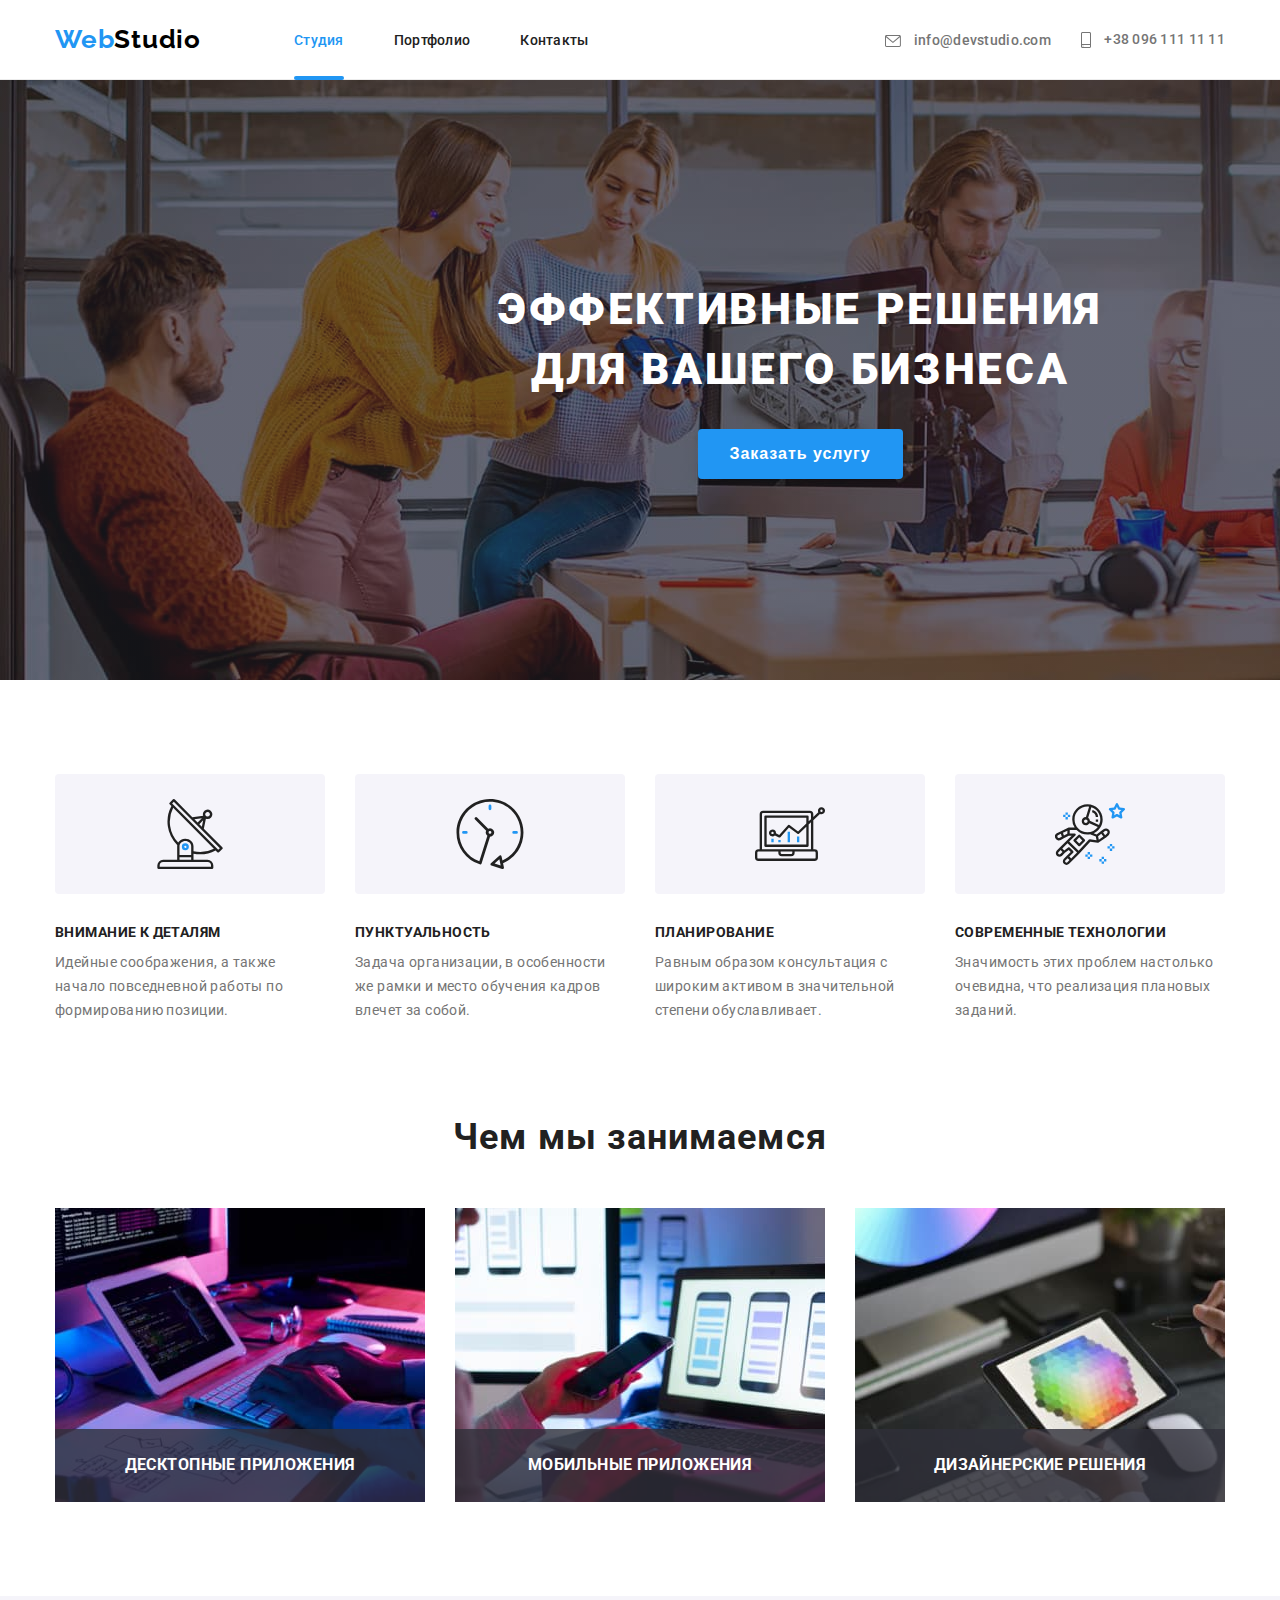
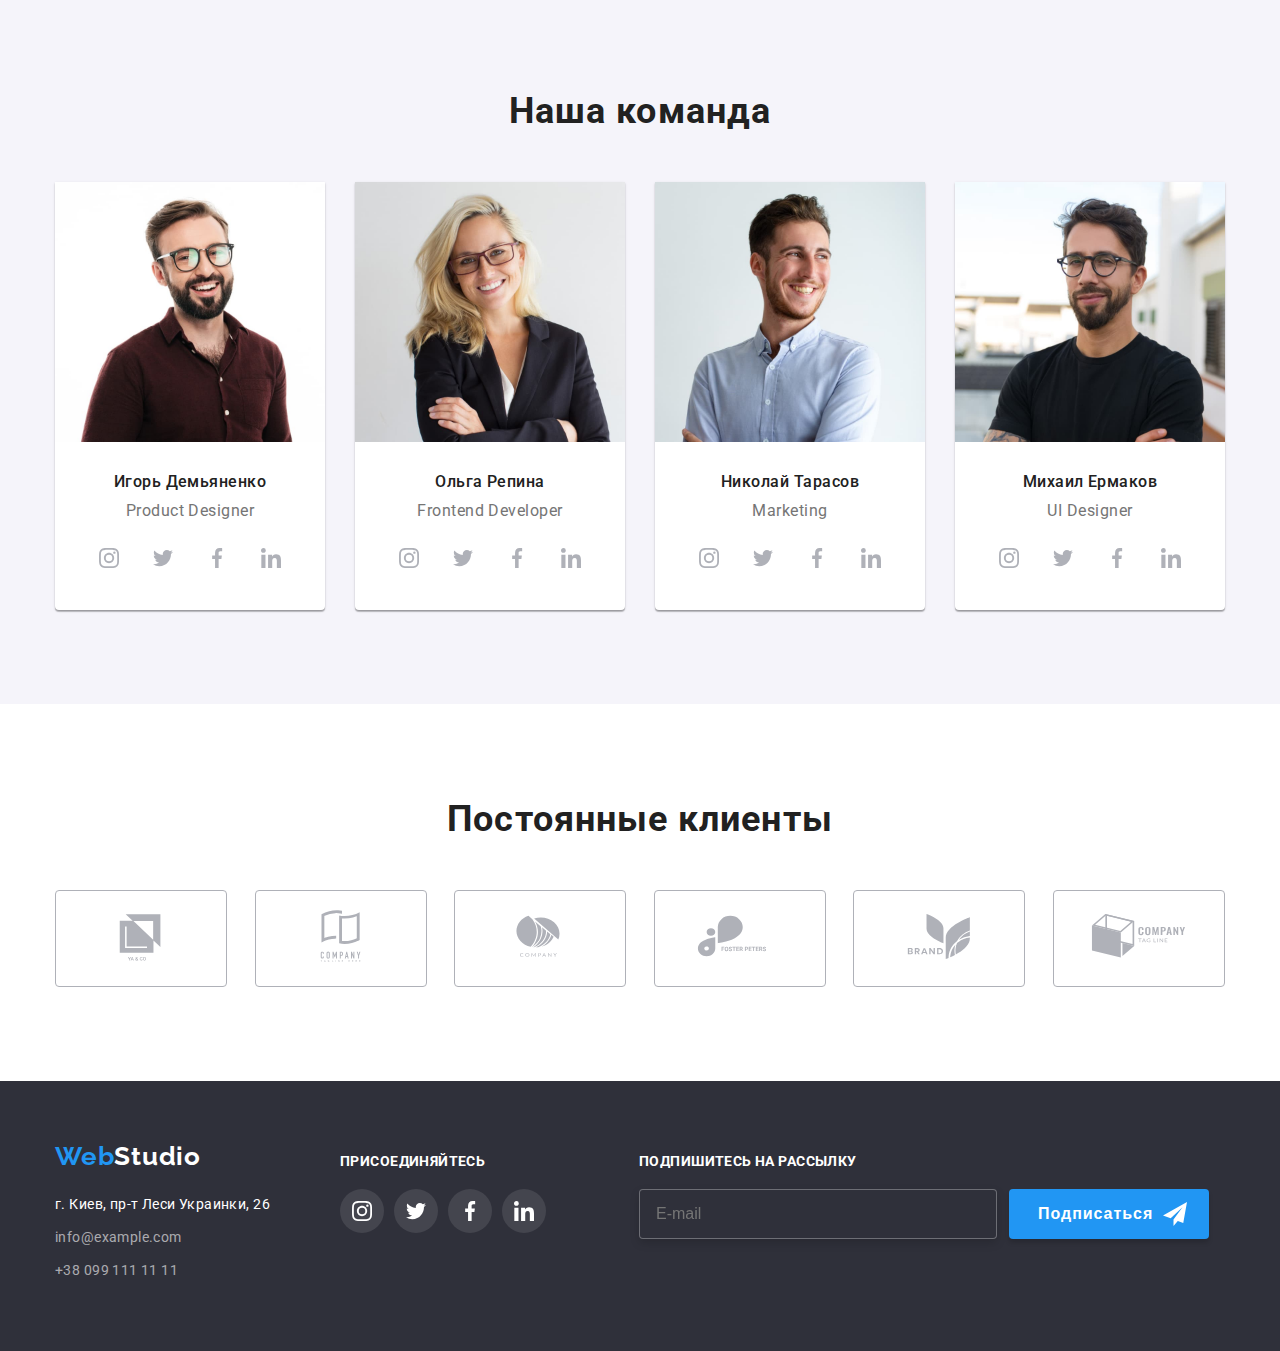
==== index.html @ c829dadd "Initial commit" ====
<!DOCTYPE html>
<html lang="en">
  <head>
    <meta charset="UTF-8" />
    <meta http-equiv="X-UA-Compatible" content="IE=edge" />
    <meta name="viewport" content="width=device-width, initial-scale=1.0" />
    <title>WebStudio</title>
    <link rel="stylesheet" href="node_modules/modern-normalize/modern-normalize.css" />
    <link rel="stylesheet" href="./css/null.css" />
    <link rel="stylesheet" href="./css/styles.css" />
  </head>
  <body>
    <div class="wrapper">
      <header class="page-header">
        <div class="container">
          <nav class="main-nav">
            <a class="logo" href="./index.html"><span class="logo-blue">Web</span>Studio</a>
            <ul class="site-nav">
              <li class="site-nav-line">
                <a href="./index.html" class="nav-link active">Студия</a>
              </li>
              <li class="site-nav-line">
                <a href="./portfolio.html" class="nav-link">Портфолио</a>
              </li>
              <li class="site-nav-line">
                <a href="#" class="nav-link">Контакты</a>
              </li>
            </ul>

            <ul class="contacts">
              <li class="contacts-line">
                <a href="mailto:info@devstudio.com" class="contacts-link">
                  <svg width="16" height="12" class="contacts-icon">
                    <use href="./images/icons.svg#icon-envelope"></use>
                  </svg>
                  info@devstudio.com</a
                >
              </li>
              <li class="contacts-line">
                <a href="tel:+380961111111" class="contacts-link">
                  <svg width="10" height="16" class="contacts-icon">
                    <use href="./images/icons.svg#icon-smartphone"></use>
                  </svg>
                  +38 096 111 11 11</a
                >
              </li>
            </ul>
          </nav>
        </div>
      </header>
      <main>
        <section class="hero">
          <div class="container">
            <h1 class="hero-title">Эффективные решения для вашего бизнеса</h1>
            <button data-modal-open class="hero-button" type="button">Заказать услугу</button>
          </div>
        </section>
        <section class="features section">
          <div class="container">
            <h2 class="visually-hidden">Наши особенности</h2>
            <ul class="features-descr">
              <li class="features-descr-line">
                <div class="feature-icon">
                  <svg width="70" height="70">
                    <use href="./images/icons.svg#icon-antenna-1"></use>
                  </svg>
                </div>
                <div class="feature-card">
                  <h3 class="features-title">Внимание к деталям</h3>
                  <p class="features-title-text">
                    Идейные соображения, а также начало повседневной работы по формированию позиции.
                  </p>
                </div>
              </li>
              <li class="features-descr-line">
                <div class="feature-icon">
                  <svg width="70" height="70">
                    <use href="./images/icons.svg#icon-clock-1"></use>
                  </svg>
                </div>
                <div class="feature-card">
                  <h3 class="features-title">Пунктуальность</h3>
                  <p class="features-title-text">
                    Задача организации, в особенности же рамки и место обучения кадров влечет за
                    собой.
                  </p>
                </div>
              </li>
              <li class="features-descr-line">
                <div class="feature-icon">
                  <svg width="70" height="70">
                    <use href="./images/icons.svg#icon-diagram-1"></use>
                  </svg>
                </div>
                <div class="feature-card">
                  <h3 class="features-title">Планирование</h3>
                  <p class="features-title-text">
                    Равным образом консультация с широким активом в значительной степени
                    обуславливает.
                  </p>
                </div>
              </li>
              <li class="features-descr-line">
                <div class="feature-icon">
                  <svg width="70" height="70">
                    <use href="./images/icons.svg#icon-astronaut-1"></use>
                  </svg>
                </div>
                <div class="feature-card">
                  <h3 class="features-title">Современные технологии</h3>
                  <p class="features-title-text">
                    Значимость этих проблем настолько очевидна, что реализация плановых заданий.
                  </p>
                </div>
              </li>
            </ul>
          </div>
        </section>
        <section class="speciality section">
          <div class="container">
            <h2 class="speciality-title">Чем мы занимаемся</h2>
            <ul class="speciality-list">
              <li class="speciality-list-item">
                <div class="speciality-thumb">
                  <img src="./images/coding.jpg" alt="coding" width="370" />
                  <h3 class="speciality-text">Десктопные приложения</h3>
                </div>
              </li>
              <li class="speciality-list-item">
                <div class="speciality-thumb">
                  <img src="./images/interface.jpg" alt="interface" width="370" />
                  <h3 class="speciality-text">Мобильные приложения</h3>
                </div>
              </li>
              <li class="speciality-list-item">
                <div class="speciality-thumb">
                  <img src="./images/colors.jpg" alt="colors" width="370" />
                  <h3 class="speciality-text">Дизайнерские решения</h3>
                </div>
              </li>
            </ul>
          </div>
        </section>

        <section class="team section">
          <div class="container">
            <h2 class="team-title">Наша команда</h2>

            <ul class="team-list">
              <li class="team-list-item">
                <img src="./images/ihor.jpg" alt="ihor" width="270" class="team-list-item-img" />
                <div class="team-card">
                  <h3 class="team-list-item-title">Игорь Демьяненко</h3>
                  <p class="team-list-item-desc">Product Designer</p>
                  <ul class="social-links-list">
                    <li class="social-link-item">
                      <a href="#" class="social-link" target="_blank">
                        <svg width="20" height="20" class="social-icon">
                          <use href="./images/icons.svg#icon-instagram-2"></use>
                        </svg>
                      </a>
                    </li>
                    <li class="social-link-item">
                      <a href="#" class="social-link">
                        <svg width="20" height="20" class="social-icon">
                          <use href="./images/icons.svg#icon-twitter-1"></use>
                        </svg>
                      </a>
                    </li>
                    <li class="social-link-item">
                      <a href="#" class="social-link">
                        <svg width="20" height="20" class="social-icon">
                          <use href="./images/icons.svg#icon-facebook-1"></use>
                        </svg>
                      </a>
                    </li>
                    <li class="social-link-item">
                      <a href="#" class="social-link">
                        <svg width="20" height="20" class="social-icon">
                          <use href="./images/icons.svg#icon-linkedin-1"></use>
                        </svg>
                      </a>
                    </li>
                  </ul>
                </div>
              </li>
              <li class="team-list-item">
                <img class="team-list-item-img" src="./images/olha.jpg" alt="olha" width="270" />
                <div class="team-card">
                  <h3 class="team-list-item-title">Ольга Репина</h3>
                  <p class="team-list-item-desc">Frontend Developer</p>
                  <ul class="social-links-list">
                    <li class="social-link-item">
                      <a href="#" class="social-link">
                        <svg width="20" height="20" class="social-icon">
                          <use href="./images/icons.svg#icon-instagram-2"></use>
                        </svg>
                      </a>
                    </li>
                    <li class="social-link-item">
                      <a href="#" class="social-link">
                        <svg width="20" height="20" class="social-icon">
                          <use href="./images/icons.svg#icon-twitter-1"></use>
                        </svg>
                      </a>
                    </li>
                    <li class="social-link-item">
                      <a href="#" class="social-link">
                        <svg width="20" height="20" class="social-icon">
                          <use href="./images/icons.svg#icon-facebook-1"></use>
                        </svg>
                      </a>
                    </li>
                    <li class="social-link-item">
                      <a href="#" class="social-link">
                        <svg width="20" height="20" class="social-icon">
                          <use href="./images/icons.svg#icon-linkedin-1"></use>
                        </svg>
                      </a>
                    </li>
                  </ul>
                </div>
              </li>
              <li class="team-list-item">
                <img class="team-list-item-img" src="./images/nick.jpg" alt="nick" width="270" />
                <div class="team-card">
                  <h3 class="team-list-item-title">Николай Тарасов</h3>
                  <p class="team-list-item-desc">Marketing</p>

                  <ul class="social-links-list">
                    <li class="social-link-item">
                      <a href="#" class="social-link">
                        <svg width="20" height="20" class="social-icon">
                          <use href="./images/icons.svg#icon-instagram-2"></use>
                        </svg>
                      </a>
                    </li>
                    <li class="social-link-item">
                      <a href="#" class="social-link">
                        <svg width="20" height="20" class="social-icon">
                          <use href="./images/icons.svg#icon-twitter-1"></use>
                        </svg>
                      </a>
                    </li>
                    <li class="social-link-item">
                      <a href="#" class="social-link">
                        <svg width="20" height="20" class="social-icon">
                          <use href="./images/icons.svg#icon-facebook-1"></use>
                        </svg>
                      </a>
                    </li>
                    <li class="social-link-item">
                      <a href="#" class="social-link">
                        <svg width="20" height="20" class="social-icon">
                          <use href="./images/icons.svg#icon-linkedin-1"></use>
                        </svg>
                      </a>
                    </li>
                  </ul>
                </div>
              </li>
              <li class="team-list-item">
                <img class="team-list-item-img" src="./images/miha.jpg" alt="miha" width="270" />
                <div class="team-card">
                  <h3 class="team-list-item-title">Михаил Ермаков</h3>
                  <p class="team-list-item-desc">UI Designer</p>

                  <ul class="social-links-list">
                    <li class="social-link-item">
                      <a href="#" class="social-link">
                        <svg width="20" height="20" class="social-icon">
                          <use href="./images/icons.svg#icon-instagram-2"></use>
                        </svg>
                      </a>
                    </li>
                    <li class="social-link-item">
                      <a href="#" class="social-link">
                        <svg width="20" height="20" class="social-icon">
                          <use href="./images/icons.svg#icon-twitter-1"></use>
                        </svg>
                      </a>
                    </li>
                    <li class="social-link-item">
                      <a href="#" class="social-link">
                        <svg width="20" height="20" class="social-icon">
                          <use href="./images/icons.svg#icon-facebook-1"></use>
                        </svg>
                      </a>
                    </li>
                    <li class="social-link-item">
                      <a href="#" class="social-link">
                        <svg width="20" height="20" class="social-icon">
                          <use href="./images/icons.svg#icon-linkedin-1"></use>
                        </svg>
                      </a>
                    </li>
                  </ul>
                </div>
              </li>
            </ul>
          </div>
        </section>

        <section class="section regular-customers">
          <div class="container">
            <h2 class="regular-customers-title">Постоянные клиенты</h2>
            <ul class="regular-customers-list">
              <li class="regular-customers-list-item">
                <a href="#" class="regular-customers-list-link">
                  <svg width="106" height="60" class="regular-customers-list-icon">
                    <use href="./images/icons.svg#icon-Logo1"></use>
                  </svg>
                </a>
              </li>
              <li class="regular-customers-list-item">
                <a href="#" class="regular-customers-list-link">
                  <svg width="106" height="60" class="regular-customers-list-icon">
                    <use href="./images/icons.svg#icon-Logo2"></use>
                  </svg>
                </a>
              </li>
              <li class="regular-customers-list-item">
                <a href="#" class="regular-customers-list-link">
                  <svg width="106" height="60" class="regular-customers-list-icon">
                    <use href="./images/icons.svg#icon-Logo3"></use>
                  </svg>
                </a>
              </li>
              <li class="regular-customers-list-item">
                <a href="#" class="regular-customers-list-link">
                  <svg width="106" height="60" class="regular-customers-list-icon">
                    <use href="./images/icons.svg#icon-Logo4"></use>
                  </svg>
                </a>
              </li>
              <li class="regular-customers-list-item">
                <a href="#" class="regular-customers-list-link">
                  <svg width="106" height="60" class="regular-customers-list-icon">
                    <use href="./images/icons.svg#icon-Logo5"></use>
                  </svg>
                </a>
              </li>
              <li class="regular-customers-list-item">
                <a href="#" class="regular-customers-list-link">
                  <svg width="106" height="60" class="regular-customers-list-icon">
                    <use href="./images/icons.svg#icon-Logo6"></use>
                  </svg>
                </a>
              </li>
            </ul>
          </div>
        </section>
      </main>

      <footer class="footer">
        <div class="container">
          <div class="bottom-part">
            <div class="address-part">
              <a class="footer-logo" href="./index.html"
                ><span class="logo-blue">Web</span>Studio</a
              >
              <address class="address">
                <ul class="address-list">
                  <li class="address-list-item">
                    <a
                      class="address-list-item-map"
                      href="https://goo.gl/maps/neRJqiE3Unt3BaTm8"
                      target="_blank"
                      rel="noopener nofollow noreferrer"
                      >г. Киев, пр-т Леси Украинки, 26</a
                    >
                  </li>
                  <li class="address-list-item">
                    <a class="address-list-item-link" href="mailto:info@example.com"
                      >info@example.com</a
                    >
                  </li>
                  <li class="address-list-item">
                    <a class="address-list-item-link" href="tel:+380991111111">+38 099 111 11 11</a>
                  </li>
                </ul>
              </address>
            </div>
            <div class="social-part">
              <h2 class="join-title">Присоединяйтесь</h2>
              <ul class="social-links-footer-list">
                <li class="social-link-footer-item">
                  <a href="#" class="social-footer-link">
                    <svg width="20" height="20" class="social-footer-icon">
                      <use href="./images/icons.svg#icon-instagram-2"></use>
                    </svg>
                  </a>
                </li>
                <li class="social-link-footer-item">
                  <a href="#" class="social-footer-link">
                    <svg width="20" height="20" class="social-footer-icon">
                      <use href="./images/icons.svg#icon-twitter-1"></use>
                    </svg>
                  </a>
                </li>
                <li class="social-link-footer-item">
                  <a href="#" class="social-footer-link">
                    <svg width="20" height="20" class="social-footer-icon">
                      <use href="./images/icons.svg#icon-facebook-1"></use>
                    </svg>
                  </a>
                </li>
                <li class="social-link-footer-item">
                  <a href="#" class="social-footer-link">
                    <svg width="20" height="20" class="social-footer-icon">
                      <use href="./images/icons.svg#icon-linkedin-1"></use>
                    </svg>
                  </a>
                </li>
              </ul>
            </div>
            <div class="footer-form">
              <h2 class="footer-form-title">Подпишитесь на рассылку</h2>
              <form class="subscribe-form">
                <input class="footer-mail-input" type="email" placeholder="E-mail" name="email" />
                <button type="submit" class="footer-subscribe-btn">
                  <span class="footer-button-title">Подписаться</span>
                  <svg width="24" height="24" class="send-btn-icon">
                    <use href="./images/icons.svg#icon-icon-send"></use>
                  </svg>
                </button>
              </form>
            </div>
          </div>
        </div>
      </footer>
      <div class="backdrop is-hidden" data-modal>
        <div class="modal">
          <button data-modal-close class="close-btn">
            <svg width="18" height="18" class="close-btn-icon">
              <use href="./images/icons.svg#icon-close-black-18dp-2-1"></use>
            </svg>
          </button>
          <h2 class="modal-title">Оставьте свои данные, мы вам перезвоним</h2>
          <form class="modal-form">
            <div class="fieldset">
              <label class="modal-form-label">
                <span class="modal-form-label-title">Имя</span>
                <span class="field-container">
                  <input type="text" name="name" class="form-input" />
                  <svg width="18" height="18" class="form-field-icon">
                    <use href="./images/icons.svg#icon-person-black-18dp-1"></use>
                  </svg>
                </span>
              </label>

              <label class="modal-form-label">
                <span class="modal-form-label-title">Телефон</span>
                <span class="field-container">
                  <input type="tel" name="tel" class="form-input" />
                  <svg width="18" height="18" class="form-field-icon">
                    <use href="./images/icons.svg#icon-phone-black-18dp-1"></use>
                  </svg>
                </span>
              </label>
              <label class="modal-form-label">
                <span class="modal-form-label-title">Почта</span>
                <span class="field-container">
                  <input type="email" name="email" class="form-input" />
                  <svg width="18" height="18" class="form-field-icon">
                    <use href="./images/icons.svg#icon-email-black-18dp-1"></use>
                  </svg>
                </span>
              </label>
              <label class="modal-form-label">
                <span class="modal-form-label-title">Комментарий</span>
                <textarea name="comment" placeholder="Введите текст"></textarea>
              </label>
            </div>
            <label class="checkbox-label">
              <input type="checkbox" class="checkbox-item" name="notifications" />
              <span class="checkbox-icon">
                <svg width="11" height="8" class="checkbox-tick">
                  <use href="./images/icons.svg#icon-Vector"></use>
                </svg>
              </span>
              Соглашаюсь с рассылкой и принимаю
              <a href="" class="checkbox-link">Условия договора</a>
            </label>
            <button class="modal-form-button" type="submit">Отправить</button>
          </form>
        </div>
      </div>
    </div>
    <script src="./js/modal.js"></script>
  </body>
</html>
---- css/null.css ----
html {
  box-sizing: border-box;
}

*,
*::after,
*::before {
  box-sizing: inherit;
  margin: 0;
  padding: 0;
  border: 0;
}

/* Класс для обнуления базовых свойств у списков (ul) */
ul {
  list-style: none;
  padding-left: 0;
  margin: 0;
}

/* Класс для обнуления базовых свойств у ссылок */
a {
  text-decoration: none;
  color: inherit;
}

/* Свойства для корректного отображения картинок */
img {
  display: block;
  max-width: 100%;
  height: auto;
}

/* Свойства для обнуления курсива у address */
address {
  font-style: normal;
}
---- css/styles.css ----
@import url('https://fonts.googleapis.com/css2?family=Raleway:wght@700&family=Roboto:wght@400;500;700;900&display=swap');

.wrapper {
  min-height: 100%;
  overflow: hidden;
}

/* Created styles */
:root {
  --primary-text-color: #757575;
  --title-text-color: #212121;
  --accent: #2196f3;
  --section-color: #2f303a;
  --white: #ffffff;
  --black: #000000;
  --team-bckg: #f5f4fa;
  --footer-contacts: rgba(255, 255, 255, 0.6);
  --border-header: #ececec;
  --banner-gradient: rgba(47, 48, 58, 0.4);
  --social: #afb1b8;
}

/* header */
body {
  font-family: 'Roboto', sans-serif;
  color: var(--primary-text-color);
  letter-spacing: 0.03em;
  background-color: var(--white);
  font-size: 14px;
}
.container {
  max-width: 1200px;
  width: 100%;
  margin: 0 auto;
  padding-left: 15px;
  padding-right: 15px;
}
.page-header {
  height: 80px;
  padding: 24px 0 25px 0;
  border-bottom: 1px solid var(--border-header);
}
.main-nav {
  display: flex;
  align-items: center;
}
.logo {
  font-family: 'Raleway';
  font-weight: 700;
  font-size: 26px;
  line-height: calc(31 / 26);
  letter-spacing: 0.03em;
  color: var(--black);
  margin-right: 93px;
}
.logo-blue {
  color: var(--accent);
}
.site-nav {
  display: flex;
}
.contacts {
  display: flex;
  margin-left: auto;
}

.nav-link,
.contacts-link {
  font-weight: 500;
  font-size: 14px;
  line-height: calc(16 / 14);
  letter-spacing: 0.02em;
}
.site-nav-line:not(:last-child) {
  margin-right: 50px;
}
.contacts-line:not(:last-child) {
  margin-right: 30px;
}

.nav-link {
  color: var(--title-text-color);
  padding: 24px 0 32px 0;

  transition: color 250ms cubic-bezier(0.4, 0, 0.2, 1);
}
.contacts-link {
  color: var(--primary-text-color);
  vertical-align: middle;
  display: inline-block;
  transition: color 250ms cubic-bezier(0.4, 0, 0.2, 1);
}
.contacts-icon {
  vertical-align: middle;
  margin-right: 10px;
  display: inline-block;
  fill: currentColor;
  transition: fill 250ms cubic-bezier(0.4, 0, 0.2, 1);
}
.nav-link:hover,
.nav-link:focus,
.contacts-link:hover,
.contacts-link:focus,
.address-list-item-link:hover,
.address-list-item-link:focus {
  color: var(--accent);
}
.nav-link.active {
  position: relative;
}
.nav-link.active::after {
  content: '';
  position: absolute;
  left: 0;
  bottom: 0;

  display: block;
  width: 100%;
  height: 4px;
  background-color: var(--accent);
  border-radius: 2px;
}
.contacts-link:hover .contacts-icon,
.contacts-link:focus .contacts-icon {
  fill: var(--accent);
}
.active {
  color: var(--accent);
}

.section {
  padding-top: 94px;
  padding-bottom: 94px;
}

/* Hero */
.hero {
  background-color: var(--section-color);
  padding: 199px 0 201px 0;
  margin: 0 auto;
  text-align: center;
  max-width: 1600рх;
  width: 1600px;
  height: 600px;
  background-image: linear-gradient(to right, var(--banner-gradient), var(--banner-gradient)),
    url(../images/banner.jpg);
  background-size: contain;
  background-repeat: no-repeat;
  background-position: center;
}
.hero-title {
  color: var(--white);

  font-weight: 900;
  font-size: 44px;
  line-height: calc(60 / 44);
  width: 696px;
  margin: 0 auto;
  text-align: center;
  letter-spacing: 0.06em;
  text-transform: uppercase;
}
.hero-button {
  position: relative;

  text-align: center;
  letter-spacing: 0.06em;
  color: var(--white);
  font-weight: 700;
  font-size: 16px;
  line-height: calc(30 / 16);
  box-shadow: 0px 4px 4px rgba(0, 0, 0, 0.15);
  border-radius: 4px;
  background-color: var(--accent);
  padding: 10px 32px;
  margin-top: 30px;
  cursor: pointer;
}
.hero-button::after {
  content: '';
  position: absolute;
  left: 32px;
  bottom: 10px;

  display: block;
  width: 70%;
  height: 2px;
  border-radius: 50%;
  transform: scaleX(0);
  background-color: var(--white);
  transition: transform 250ms cubic-bezier(0.4, 0, 0.2, 1);
}
.hero-button:hover::after,
.hero-button:focus::after {
  transform: scaleX(1);
}
/* features */
.features-descr {
  display: flex;
  justify-content: space-between;
}
.features-descr-line {
  width: 270px;
}

.features-title {
  font-weight: 700;
  font-size: 14px;
  line-height: calc(16 / 14);
  text-transform: uppercase;
  color: var(--title-text-color);
  margin-bottom: 10px;
}
.features-title-text {
  font-size: 14px;
  line-height: calc(24 / 14);
  letter-spacing: 0.03em;
}
.feature-icon {
  display: flex;
  justify-content: center;
  align-items: center;
  width: 270px;
  height: 120px;
  background: var(--team-bckg);
  border-radius: 4px;
  margin-bottom: 30px;
}

/* speciality */
.speciality-title {
  font-weight: 700;
  font-size: 36px;
  line-height: calc(42 / 36);
  text-align: center;
  letter-spacing: 0.03em;
  color: var(--title-text-color);
  margin-bottom: 50px;
}
.speciality-list {
  display: flex;
  justify-content: space-between;
}
.speciality-thumb {
  position: relative;
}
.speciality-text {
  position: absolute;
  bottom: 0;
  width: 100%;
  display: inline-block;

  padding: 27px 0px;
  text-align: center;
  text-transform: uppercase;
  background-color: rgba(47, 48, 58, 0.8);
  color: var(--white);
  font-weight: 700;
  line-height: calc(16 / 14);
}

.speciality {
  padding-top: 0;
}
/* team */
.team-title {
  font-weight: 700;
  font-size: 36px;
  line-height: calc(42 / 36);
  text-align: center;
  letter-spacing: 0.03em;
  color: var(--title-text-color);
  margin-bottom: 50px;
}
.team {
  background-color: var(--team-bckg);
}
.team-list {
  display: flex;
  justify-content: space-between;
}
.team-list-item {
  box-shadow: 0px 1px 3px rgba(0, 0, 0, 0.12), 0px 1px 1px rgba(0, 0, 0, 0.14),
    0px 2px 1px rgba(0, 0, 0, 0.2);
  border-radius: 0px 0px 4px 4px;
  background-color: var(--white);
  text-align: center;
}
.team-card {
  padding-top: 30px;
  padding-bottom: 30px;
}
.team-list-item-title {
  font-weight: 500;
  font-size: 16px;
  line-height: calc(19 / 16);
  letter-spacing: 0.03em;
  color: var(--title-text-color);
  margin: 0 0 10px 0;
}
.team-list-item-desc {
  font-size: 16px;
  line-height: calc(19 / 16);
  letter-spacing: 0.03em;
  margin-bottom: 16px;
}
.social-links-list {
  display: flex;
  flex-direction: row;
  justify-content: center;
}
.social-link {
  width: 44px;
  height: 44px;
  display: block;
  display: flex;
  justify-content: center;
  align-items: center;
  outline: transparent;
  border-radius: 50%;
  background-color: var(--white);
  transition: background-color 250ms cubic-bezier(0.4, 0, 0.2, 1);
}
.social-link-item:not(:last-child) {
  margin-right: 10px;
}
.social-link:hover,
.social-link:focus {
  background-color: var(--accent);
}
.social-icon {
  fill: var(--social);
  transition: fill 250ms cubic-bezier(0.4, 0, 0.2, 1);
}
.social-link:hover .social-icon,
.social-link:focus .social-icon {
  fill: var(--white);
}
/* regular-customers */
.regular-customers {
  background-color: var(--white);
}
.regular-customers-title {
  font-weight: 700;
  font-size: 36px;
  line-height: calc(42 / 36);
  text-align: center;
  letter-spacing: 0.03em;
  color: var(--title-text-color);
  margin-bottom: 50px;
}
.regular-customers-list {
  display: flex;
  flex-direction: row;
  justify-content: space-between;
}
.regular-customers-list-link {
  display: inline-block;
  padding: 16px 32px;
  border: 1px solid #afb1b8;
  border-radius: 4px;
  outline: transparent;
  border-color: var(--social);
  transition: border-color 250ms cubic-bezier(0.4, 0, 0.2, 1);
}
.regular-customers-list-icon {
  fill: var(--social);
  transition: fill 250ms cubic-bezier(0.4, 0, 0.2, 1);
}
.regular-customers-list-link:hover,
.regular-customers-list-link:focus,
.regular-customers-list-link:hover .regular-customers-list-icon,
.regular-customers-list-link:focus .regular-customers-list-icon {
  border-color: var(--accent);
  fill: var(--accent);
}
/* footer */
.footer-logo {
  font-family: 'Raleway';
  font-weight: 700;
  font-size: 26px;
  line-height: calc(31 / 26);
  letter-spacing: 0.03em;
  color: var(--white);
  display: inline-block;
  margin-bottom: 20px;
}
.footer {
  background-color: var(--section-color);
  padding: 60px 0;
}
.address {
  font-style: normal;
}
.address-list-item {
  margin-bottom: 9px;
}
.address-list-item-map {
  color: var(--white);
  font-size: 14px;
  line-height: calc(24 / 14);
  letter-spacing: 0.03em;
}
.address-list-item-link {
  color: var(--footer-contacts);
  font-size: 14px;
  line-height: calc(24 / 14);
  letter-spacing: 0.03em;
  transition: color 250ms cubic-bezier(0.4, 0, 0.2, 1);
}
.bottom-part {
  display: flex;
  flex-direction: row;
}
.address-part {
  margin-right: 70px;
}
.social-part {
  padding-top: 12px;
  margin-right: 93px;
}
.join-title {
  font-weight: 700;
  font-size: 14px;
  line-height: calc(16 / 14);
  letter-spacing: 0.03em;
  text-transform: uppercase;
  color: var(--white);
  margin-bottom: 20px;
}
.social-links-footer-list {
  display: flex;
  flex-direction: row;
  justify-content: center;
  padding-bottom: 30px;
}

.social-footer-link {
  width: 44px;
  height: 44px;
  display: block;
  display: flex;
  justify-content: center;
  align-items: center;
  outline: transparent;
  border-radius: 50%;
  background-color: rgba(255, 255, 255, 0.1);
  transition: background-color 250ms cubic-bezier(0.4, 0, 0.2, 1);
}

.social-link-footer-item:not(:last-child) {
  margin-right: 10px;
}
.social-footer-icon {
  fill: var(--white);
}
.social-footer-link:hover,
.social-footer-link:focus {
  background-color: var(--accent);
}
.footer-form {
  padding-top: 12px;
}

.footer-form-title {
  font-weight: 700;
  font-size: 14px;
  line-height: calc(16 / 14);
  letter-spacing: 0.03em;
  text-transform: uppercase;
  color: var(--white);
  margin-bottom: 20px;
}
.subscribe-form {
  display: flex;
}
.footer-mail-input {
  width: 358px;
  display: block;
  background-color: var(--section-color);
  border: 1px solid rgba(255, 255, 255, 0.3);
  filter: drop-shadow(0px 4px 4px rgba(0, 0, 0, 0.15));
  border-radius: 4px;
  padding: 15px 16px 15px 16px;
  color: var(--footer-contacts);
  font-size: 16px;
  margin-right: 12px;
  outline: transparent;
  transition: border 250ms cubic-bezier(0.4, 0, 0.2, 1);
}
.footer-mail-input:focus {
  border: 1px solid var(--accent);
}
.footer-subscribe-btn {
  display: flex;
  align-items: center;
  min-width: 200px;
  box-shadow: 0px 4px 4px rgba(0, 0, 0, 0.15);
  border-radius: 4px;
  background-color: var(--accent);
  cursor: pointer;
}
.footer-button-title {
  display: inline-block;
  padding: 10px 10px 10px 29px;
  color: var(--white);
  font-weight: 700;
  font-size: 16px;
  line-height: calc(30 / 16);
  text-align: center;
  letter-spacing: 0.06em;
}
.send-btn-icon {
  fill: var(--white);
}
/* buttons */
.buttons-list {
  display: flex;
  justify-content: center;
  margin-bottom: 50px;
}
.buttons-list-button {
  font-weight: 500;
  font-size: 16px;
  line-height: calc(26 / 16);
  text-align: center;
  letter-spacing: 0.03em;
  padding: 6px 22px;
  color: var(--title-text-color);
  border-radius: 4px;
  background-color: var(--team-bckg);
  cursor: pointer;
  font-family: inherit;
  box-shadow: none;
  outline: transparent;
  transition: box-shadow 250ms cubic-bezier(0.4, 0, 0.2, 1),
    background-color 250ms cubic-bezier(0.4, 0, 0.2, 1), color 250ms cubic-bezier(0.4, 0, 0.2, 1);
}
.buttons-list-item:not(:last-child) {
  margin-right: 8px;
}
.buttons-list-button:hover,
.buttons-list-button:focus {
  box-shadow: 0px 3px 1px rgba(0, 0, 0, 0.1), 0px 1px 2px rgba(0, 0, 0, 0.08),
    0px 2px 2px rgba(0, 0, 0, 0.12);
  background-color: var(--accent);
  color: var(--white);
}
.active-btn {
  box-shadow: 0px 3px 1px rgba(0, 0, 0, 0.1), 0px 1px 2px rgba(0, 0, 0, 0.08),
    0px 2px 2px rgba(0, 0, 0, 0.12);
  background-color: var(--accent);
  color: var(--white);
}
/* projects */
.projects-list {
  display: flex;
  flex-wrap: wrap;
  justify-content: space-between;
}
.projects-list-item {
  margin-right: 30px;
  margin-bottom: 30px;
}
.projects-list-item:nth-child(3n) {
  margin-right: 0;
}
.projects-list-item:nth-last-child(-n + 3) {
  margin-bottom: 0;
}

.projects-list-text {
  padding: 20px 24px;
  border: 1px solid var(--team-bckg);
  border-top: 0;
}
.projects-list-title {
  font-weight: 700;
  font-size: 18px;
  line-height: calc(36 / 18);
  letter-spacing: 0.06em;
  color: var(--title-text-color);
  margin-bottom: 4px;
}
.projects-list-type {
  font-size: 16px;
  line-height: calc(30 / 16);
  letter-spacing: 0.03em;
}
.project-thumb {
  position: relative;
  overflow: hidden;
}

.project-overlay {
  position: absolute;
  top: 0;
  left: 0;

  width: 100%;
  height: 100%;
  padding: 63px 24px;
  font-size: 18px;
  line-height: calc(28 / 18);
  background-color: rgba(33, 150, 243, 0.9);
  color: var(--white);
  transform: translateY(100%);
  transition: transform 250ms cubic-bezier(0.4, 0, 0.2, 1);
}
.projects-link {
  display: block;
  outline: transparent;
  transition: box-shadow 250ms cubic-bezier(0.4, 0, 0.2, 1);
}

.projects-link:hover,
.projects-link:focus {
  box-shadow: 0px 1px 1px rgba(0, 0, 0, 0.12), 0px 4px 4px rgba(0, 0, 0, 0.06),
    1px 4px 6px rgba(0, 0, 0, 0.16);
}
.projects-link:hover .project-overlay,
.projects-link:focus .project-overlay {
  transform: translateY(0%);
}

/* modal */
.backdrop {
  position: fixed;
  top: 0;
  left: 0;
  width: 100%;
  height: 100%;
  opacity: 1;
  background-color: rgba(0, 0, 0, 0.2);
  transition: opacity 250ms cubic-bezier(0.4, 0, 0.2, 1);
}
.backdrop.is-hidden {
  opacity: 0;
  pointer-events: none;
}
.backdrop.is-hidden .modal {
  transform: translate(-50%, -50%) scale(1.3);
}
.modal {
  position: absolute;
  top: 50%;
  left: 50%;
  transform: translate(-50%, -50%) scale(1);

  width: 528px;
  height: 581px;
  background-color: var(--white);
  box-shadow: 0px 1px 3px rgba(0, 0, 0, 0.12), 0px 1px 1px rgba(0, 0, 0, 0.14),
    0px 2px 1px rgba(0, 0, 0, 0.2);
  border-radius: 4px;
  transition: transform 250ms cubic-bezier(0.4, 0, 0.2, 1);
}
.close-btn {
  position: absolute;
  top: 8px;
  right: 8px;

  display: flex;
  justify-content: center;
  align-items: center;
  width: 30px;
  height: 30px;
  border: 1px solid rgba(0, 0, 0, 0.1);
  border-radius: 50%;
  background-color: var(--white);
  cursor: pointer;
}

.close-btn-icon {
  fill: var(--black);
  transition: fill 250ms cubic-bezier(0.4, 0, 0.2, 1);
}
.close-btn:hover .close-btn-icon {
  fill: var(--accent);
}
.modal-title {
  padding-top: 40px;
  text-align: center;
  margin-bottom: 12px;
  font-weight: 700;
  font-size: 20px;
  line-height: calc(23 / 20);
  color: var(--title-text-color);
}
.modal-form {
  display: flex;
  flex-direction: column;
  justify-content: center;
  align-items: center;
}
.fieldset {
  width: 448px;
  margin-bottom: 20px;
}
.modal-form-label {
  display: flex;
  flex-direction: column;
  margin-bottom: 10px;
}
.modal-form-label:last-child {
  margin-bottom: 0;
}
.modal-form-label-title {
  margin-bottom: 4px;
  font-size: 12px;
  line-height: calc(14 / 12);
  letter-spacing: 0.01em;
  color: var(--primary-text-color);
}
.form-input {
  width: 100%;
  border: 1px solid rgba(33, 33, 33, 0.2);
  border-radius: 4px;
  font-family: inherit;
  font-size: inherit;
  padding: 12px 12px 12px 42px;
  cursor: pointer;
  outline: transparent;
  transition: border 250ms cubic-bezier(0.4, 0, 0.2, 1);
}
.modal-form-label > textarea {
  display: block;
  height: 120px;
  border: 1px solid rgba(33, 33, 33, 0.2);
  border-radius: 4px;
  resize: none;
  padding: 12px 16px;
  font-size: inherit;
  font-family: inherit;
  outline: transparent;
  transition: border 250ms cubic-bezier(0.4, 0, 0.2, 1);
}
.form-input:focus,
.modal-form-label > textarea:focus {
  border: 1px solid var(--accent);
}
.modal-form-label > textarea::placeholder {
  font-family: inherit;
  color: rgba(117, 117, 117, 0.5);
}
.checkbox-label {
  margin-bottom: 30px;
}
.checkbox-label > a {
  color: var(--accent);
  text-decoration: underline;
}
.checkbox-label > a:hover {
  text-decoration: none;
}
.modal-form-button {
  width: 200px;
  padding: 10px 0;
  background-color: var(--accent);
  color: var(--white);
  font-weight: 700;
  font-size: 16px;
  line-height: calc(30 / 16);
  border-radius: 4px;
  cursor: pointer;
  transition: box-shadow 250ms cubic-bezier(0.4, 0, 0.2, 1);
}
.modal-form-button:hover {
  box-shadow: 0px 4px 4px rgba(0, 0, 0, 0.15);
  cursor: pointer;
}
.field-container {
  position: relative;
}
.form-field-icon {
  position: absolute;
  top: 50%;
  left: 12px;
  transform: translateY(-50%);
  fill: var(--title-text-color);
  transition: fill 250ms cubic-bezier(0.4, 0, 0.2, 1);
}
.form-input:focus + .form-field-icon {
  fill: var(--accent);
}
.checkbox-item {
  position: absolute;
  appearance: none;
}
.checkbox-label {
  display: flex;
  justify-content: center;
  align-content: center;
  align-items: center;
  vertical-align: middle;
}
.checkbox-icon {
  display: flex;
  justify-content: center;
  align-items: center;
  width: 16px;
  height: 15px;
  border: 2px solid var(--title-text-color);
  margin-right: 7px;
  border-radius: 2px;
  transition: background-color 250ms cubic-bezier(0.4, 0, 0.2, 1),
    border 250ms cubic-bezier(0.4, 0, 0.2, 1);
}
.checkbox-item:checked + .checkbox-icon {
  background-color: var(--accent);
  border-color: transparent;
}

/* to hide elements */
.visually-hidden {
  position: absolute;
  width: 1px;
  height: 1px;
  margin: -1px;
  border: 0;
  padding: 0;

  white-space: nowrap;
  clip-path: inset(100%);
  clip: rect(0 0 0 0);
  overflow: hidden;
}
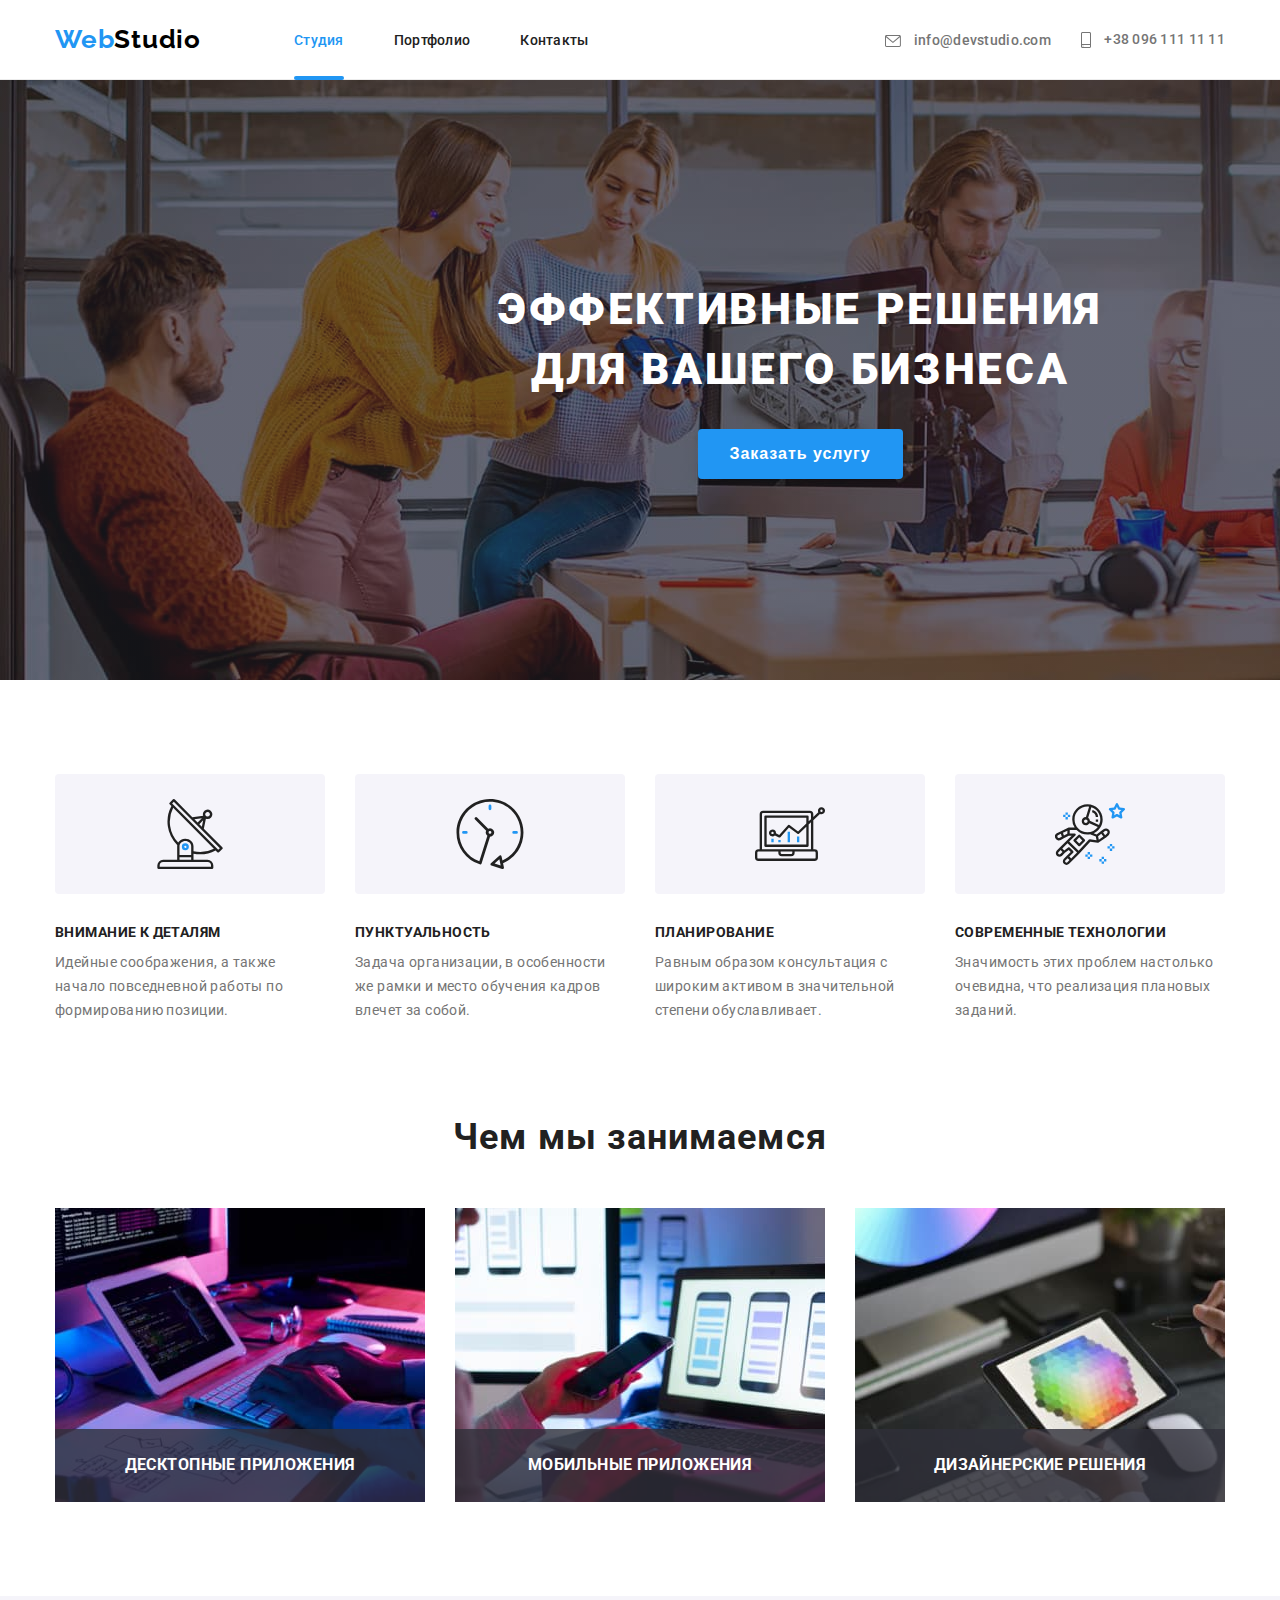
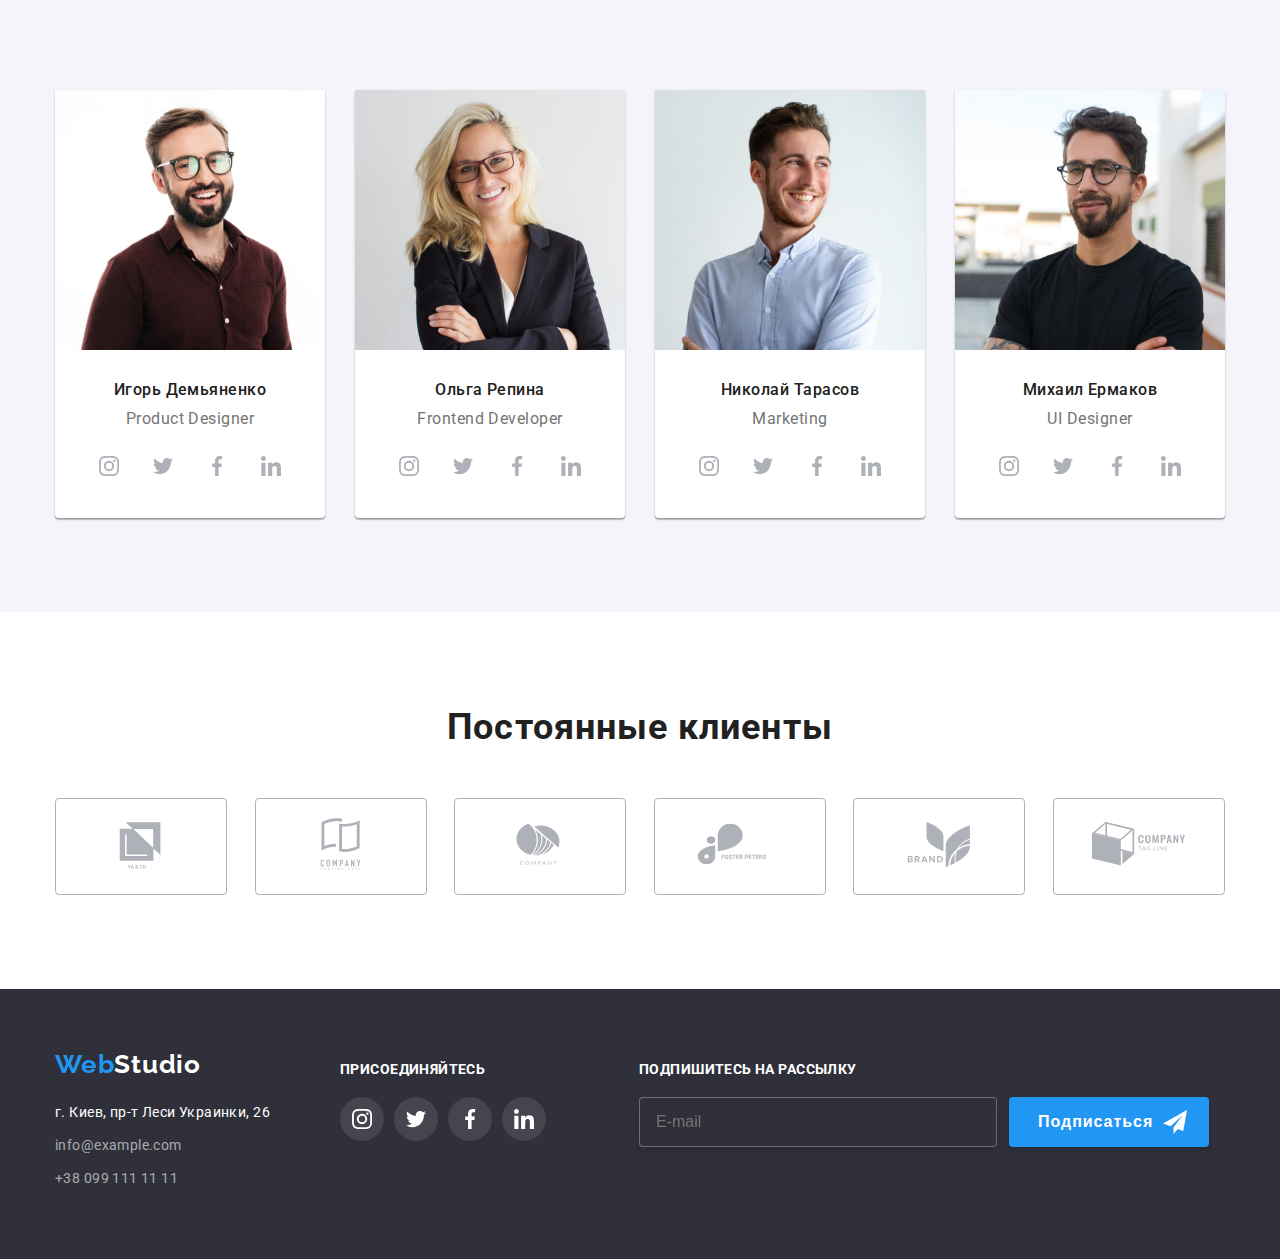
==== commit a73534ac: "BEM" ====
--- a/index.html
+++ b/index.html
@@ -13,32 +13,34 @@
     <div class="wrapper">
       <header class="page-header">
         <div class="container">
-          <nav class="main-nav">
-            <a class="logo" href="./index.html"><span class="logo-blue">Web</span>Studio</a>
-            <ul class="site-nav">
-              <li class="site-nav-line">
-                <a href="./index.html" class="nav-link active">Студия</a>
-              </li>
-              <li class="site-nav-line">
-                <a href="./portfolio.html" class="nav-link">Портфолио</a>
-              </li>
-              <li class="site-nav-line">
-                <a href="#" class="nav-link">Контакты</a>
+          <nav class="page-header__navigation">
+            <a class="logo logo--dark" href="./index.html"><span class="logo--colored">Web</span>Studio</a>
+            <ul class="page-header__nav-list">
+              <li class="page-header__nav-line">
+                <a href="./index.html" class="page-header__nav-link page-header__nav-link--active"
+                  >Студия</a
+                >
+              </li>
+              <li class="page-header__nav-line">
+                <a href="./portfolio.html" class="page-header__nav-link">Портфолио</a>
+              </li>
+              <li class="page-header__nav-line">
+                <a href="#" class="page-header__nav-link">Контакты</a>
               </li>
             </ul>
 
             <ul class="contacts">
-              <li class="contacts-line">
-                <a href="mailto:info@devstudio.com" class="contacts-link">
-                  <svg width="16" height="12" class="contacts-icon">
+              <li class="contacts__item">
+                <a href="mailto:info@devstudio.com" class="contacts__link">
+                  <svg width="16" height="12" class="contacts__icon">
                     <use href="./images/icons.svg#icon-envelope"></use>
                   </svg>
                   info@devstudio.com</a
                 >
               </li>
-              <li class="contacts-line">
-                <a href="tel:+380961111111" class="contacts-link">
-                  <svg width="10" height="16" class="contacts-icon">
+              <li class="contacts__item">
+                <a href="tel:+380961111111" class="contacts__link">
+                  <svg width="10" height="16" class="contacts__icon">
                     <use href="./images/icons.svg#icon-smartphone"></use>
                   </svg>
                   +38 096 111 11 11</a
@@ -51,64 +53,64 @@
       <main>
         <section class="hero">
           <div class="container">
-            <h1 class="hero-title">Эффективные решения для вашего бизнеса</h1>
-            <button data-modal-open class="hero-button" type="button">Заказать услугу</button>
+            <h1 class="hero__title">Эффективные решения для вашего бизнеса</h1>
+            <button data-modal-open class="hero__button" type="button">Заказать услугу</button>
           </div>
         </section>
         <section class="features section">
           <div class="container">
             <h2 class="visually-hidden">Наши особенности</h2>
-            <ul class="features-descr">
-              <li class="features-descr-line">
-                <div class="feature-icon">
+            <ul class="features__list">
+              <li class="features__item">
+                <div class="features__icon">
                   <svg width="70" height="70">
                     <use href="./images/icons.svg#icon-antenna-1"></use>
                   </svg>
                 </div>
-                <div class="feature-card">
-                  <h3 class="features-title">Внимание к деталям</h3>
-                  <p class="features-title-text">
+                <div class="features__card">
+                  <h3 class="features__title">Внимание к деталям</h3>
+                  <p class="features__text">
                     Идейные соображения, а также начало повседневной работы по формированию позиции.
                   </p>
                 </div>
               </li>
-              <li class="features-descr-line">
-                <div class="feature-icon">
+              <li class="features__item">
+                <div class="features__icon">
                   <svg width="70" height="70">
                     <use href="./images/icons.svg#icon-clock-1"></use>
                   </svg>
                 </div>
-                <div class="feature-card">
-                  <h3 class="features-title">Пунктуальность</h3>
-                  <p class="features-title-text">
+                <div class="features__card">
+                  <h3 class="features__title">Пунктуальность</h3>
+                  <p class="features__text">
                     Задача организации, в особенности же рамки и место обучения кадров влечет за
                     собой.
                   </p>
                 </div>
               </li>
-              <li class="features-descr-line">
-                <div class="feature-icon">
+              <li class="features__item">
+                <div class="features__icon">
                   <svg width="70" height="70">
                     <use href="./images/icons.svg#icon-diagram-1"></use>
                   </svg>
                 </div>
-                <div class="feature-card">
-                  <h3 class="features-title">Планирование</h3>
-                  <p class="features-title-text">
+                <div class="features__card">
+                  <h3 class="features__title">Планирование</h3>
+                  <p class="features__text">
                     Равным образом консультация с широким активом в значительной степени
                     обуславливает.
                   </p>
                 </div>
               </li>
-              <li class="features-descr-line">
-                <div class="feature-icon">
+              <li class="features__item">
+                <div class="features__icon">
                   <svg width="70" height="70">
                     <use href="./images/icons.svg#icon-astronaut-1"></use>
                   </svg>
                 </div>
-                <div class="feature-card">
-                  <h3 class="features-title">Современные технологии</h3>
-                  <p class="features-title-text">
+                <div class="features__card">
+                  <h3 class="features__title">Современные технологии</h3>
+                  <p class="features__text">
                     Значимость этих проблем настолько очевидна, что реализация плановых заданий.
                   </p>
                 </div>
@@ -118,65 +120,63 @@
         </section>
         <section class="speciality section">
           <div class="container">
-            <h2 class="speciality-title">Чем мы занимаемся</h2>
-            <ul class="speciality-list">
-              <li class="speciality-list-item">
-                <div class="speciality-thumb">
+            <h2 class="speciality__title">Чем мы занимаемся</h2>
+            <ul class="speciality__list">
+              <li class="speciality__item">
+                <div class="speciality__thumb">
                   <img src="./images/coding.jpg" alt="coding" width="370" />
-                  <h3 class="speciality-text">Десктопные приложения</h3>
-                </div>
-              </li>
-              <li class="speciality-list-item">
-                <div class="speciality-thumb">
+                  <h3 class="speciality__text">Десктопные приложения</h3>
+                </div>
+              </li>
+              <li class="speciality__item">
+                <div class="speciality__thumb">
                   <img src="./images/interface.jpg" alt="interface" width="370" />
-                  <h3 class="speciality-text">Мобильные приложения</h3>
-                </div>
-              </li>
-              <li class="speciality-list-item">
-                <div class="speciality-thumb">
+                  <h3 class="speciality__text">Мобильные приложения</h3>
+                </div>
+              </li>
+              <li class="speciality__item">
+                <div class="speciality__thumb">
                   <img src="./images/colors.jpg" alt="colors" width="370" />
-                  <h3 class="speciality-text">Дизайнерские решения</h3>
+                  <h3 class="speciality__text">Дизайнерские решения</h3>
                 </div>
               </li>
             </ul>
           </div>
         </section>
-
         <section class="team section">
           <div class="container">
-            <h2 class="team-title">Наша команда</h2>
-
-            <ul class="team-list">
-              <li class="team-list-item">
-                <img src="./images/ihor.jpg" alt="ihor" width="270" class="team-list-item-img" />
-                <div class="team-card">
-                  <h3 class="team-list-item-title">Игорь Демьяненко</h3>
-                  <p class="team-list-item-desc">Product Designer</p>
-                  <ul class="social-links-list">
-                    <li class="social-link-item">
-                      <a href="#" class="social-link" target="_blank">
-                        <svg width="20" height="20" class="social-icon">
+            <h2 class="team__title visually-hidden">Наша команда</h2>
+            <ul class="team__list">
+              <li class="team__item">
+                <img src="./images/ihor.jpg" alt="ihor" width="270" class="team__img" />
+                <div class="team__card">
+                  <h3 class="team__title">Игорь Демьяненко</h3>
+                  <p class="team__expertise">Product Designer</p>
+                  <ul class="team__socials-list">
+                    <li class="team__socials-item">
+                      <a href="#" class="team__social-link">
+                        <svg width="20" height="20" class="team__social-icon">
                           <use href="./images/icons.svg#icon-instagram-2"></use>
                         </svg>
                       </a>
                     </li>
-                    <li class="social-link-item">
-                      <a href="#" class="social-link">
-                        <svg width="20" height="20" class="social-icon">
+                    <li class="team__socials-item">
+                      <a href="#" class="team__social-link">
+                        <svg width="20" height="20" class="team__social-icon">
                           <use href="./images/icons.svg#icon-twitter-1"></use>
                         </svg>
                       </a>
                     </li>
-                    <li class="social-link-item">
-                      <a href="#" class="social-link">
-                        <svg width="20" height="20" class="social-icon">
+                    <li class="team__socials-item">
+                      <a href="#" class="team__social-link">
+                        <svg width="20" height="20" class="team__social-icon">
                           <use href="./images/icons.svg#icon-facebook-1"></use>
                         </svg>
                       </a>
                     </li>
-                    <li class="social-link-item">
-                      <a href="#" class="social-link">
-                        <svg width="20" height="20" class="social-icon">
+                    <li class="team__socials-item">
+                      <a href="#" class="team__social-link">
+                        <svg width="20" height="20" class="team__social-icon">
                           <use href="./images/icons.svg#icon-linkedin-1"></use>
                         </svg>
                       </a>
@@ -184,36 +184,36 @@
                   </ul>
                 </div>
               </li>
-              <li class="team-list-item">
-                <img class="team-list-item-img" src="./images/olha.jpg" alt="olha" width="270" />
-                <div class="team-card">
-                  <h3 class="team-list-item-title">Ольга Репина</h3>
-                  <p class="team-list-item-desc">Frontend Developer</p>
-                  <ul class="social-links-list">
-                    <li class="social-link-item">
-                      <a href="#" class="social-link">
-                        <svg width="20" height="20" class="social-icon">
+              <li class="team__item">
+                <img class="team__img" src="./images/olha.jpg" alt="olha" width="270" />
+                <div class="team__card">
+                  <h3 class="team__title">Ольга Репина</h3>
+                  <p class="team__expertise">Frontend Developer</p>
+                  <ul class="team__socials-list">
+                    <li class="team__socials-item">
+                      <a href="#" class="team__social-link">
+                        <svg width="20" height="20" class="team__social-icon">
                           <use href="./images/icons.svg#icon-instagram-2"></use>
                         </svg>
                       </a>
                     </li>
-                    <li class="social-link-item">
-                      <a href="#" class="social-link">
-                        <svg width="20" height="20" class="social-icon">
+                    <li class="team__socials-item">
+                      <a href="#" class="team__social-link">
+                        <svg width="20" height="20" class="team__social-icon">
                           <use href="./images/icons.svg#icon-twitter-1"></use>
                         </svg>
                       </a>
                     </li>
-                    <li class="social-link-item">
-                      <a href="#" class="social-link">
-                        <svg width="20" height="20" class="social-icon">
+                    <li class="team__socials-item">
+                      <a href="#" class="team__social-link">
+                        <svg width="20" height="20" class="team__social-icon">
                           <use href="./images/icons.svg#icon-facebook-1"></use>
                         </svg>
                       </a>
                     </li>
-                    <li class="social-link-item">
-                      <a href="#" class="social-link">
-                        <svg width="20" height="20" class="social-icon">
+                    <li class="team__socials-item">
+                      <a href="#" class="team__social-link">
+                        <svg width="20" height="20" class="team__social-icon">
                           <use href="./images/icons.svg#icon-linkedin-1"></use>
                         </svg>
                       </a>
@@ -221,37 +221,36 @@
                   </ul>
                 </div>
               </li>
-              <li class="team-list-item">
-                <img class="team-list-item-img" src="./images/nick.jpg" alt="nick" width="270" />
-                <div class="team-card">
-                  <h3 class="team-list-item-title">Николай Тарасов</h3>
-                  <p class="team-list-item-desc">Marketing</p>
-
-                  <ul class="social-links-list">
-                    <li class="social-link-item">
-                      <a href="#" class="social-link">
-                        <svg width="20" height="20" class="social-icon">
+              <li class="team__item">
+                <img class="team__img" src="./images/nick.jpg" alt="nick" width="270" />
+                <div class="team__card">
+                  <h3 class="team__title">Николай Тарасов</h3>
+                  <p class="team__expertise">Marketing</p>
+                  <ul class="team__socials-list">
+                    <li class="team__socials-item">
+                      <a href="#" class="team__social-link">
+                        <svg width="20" height="20" class="team__social-icon">
                           <use href="./images/icons.svg#icon-instagram-2"></use>
                         </svg>
                       </a>
                     </li>
-                    <li class="social-link-item">
-                      <a href="#" class="social-link">
-                        <svg width="20" height="20" class="social-icon">
+                    <li class="team__socials-item">
+                      <a href="#" class="team__social-link">
+                        <svg width="20" height="20" class="team__social-icon">
                           <use href="./images/icons.svg#icon-twitter-1"></use>
                         </svg>
                       </a>
                     </li>
-                    <li class="social-link-item">
-                      <a href="#" class="social-link">
-                        <svg width="20" height="20" class="social-icon">
+                    <li class="team__socials-item">
+                      <a href="#" class="team__social-link">
+                        <svg width="20" height="20" class="team__social-icon">
                           <use href="./images/icons.svg#icon-facebook-1"></use>
                         </svg>
                       </a>
                     </li>
-                    <li class="social-link-item">
-                      <a href="#" class="social-link">
-                        <svg width="20" height="20" class="social-icon">
+                    <li class="team__socials-item">
+                      <a href="#" class="team__social-link">
+                        <svg width="20" height="20" class="team__social-icon">
                           <use href="./images/icons.svg#icon-linkedin-1"></use>
                         </svg>
                       </a>
@@ -259,37 +258,36 @@
                   </ul>
                 </div>
               </li>
-              <li class="team-list-item">
-                <img class="team-list-item-img" src="./images/miha.jpg" alt="miha" width="270" />
-                <div class="team-card">
-                  <h3 class="team-list-item-title">Михаил Ермаков</h3>
-                  <p class="team-list-item-desc">UI Designer</p>
-
-                  <ul class="social-links-list">
-                    <li class="social-link-item">
-                      <a href="#" class="social-link">
-                        <svg width="20" height="20" class="social-icon">
+              <li class="team__item">
+                <img class="team__img" src="./images/miha.jpg" alt="miha" width="270" />
+                <div class="team__card">
+                  <h3 class="team__title">Михаил Ермаков</h3>
+                  <p class="team__expertise">UI Designer</p>
+                  <ul class="team__socials-list">
+                    <li class="team__socials-item">
+                      <a href="#" class="team__social-link">
+                        <svg width="20" height="20" class="team__social-icon">
                           <use href="./images/icons.svg#icon-instagram-2"></use>
                         </svg>
                       </a>
                     </li>
-                    <li class="social-link-item">
-                      <a href="#" class="social-link">
-                        <svg width="20" height="20" class="social-icon">
+                    <li class="team__socials-item">
+                      <a href="#" class="team__social-link">
+                        <svg width="20" height="20" class="team__social-icon">
                           <use href="./images/icons.svg#icon-twitter-1"></use>
                         </svg>
                       </a>
                     </li>
-                    <li class="social-link-item">
-                      <a href="#" class="social-link">
-                        <svg width="20" height="20" class="social-icon">
+                    <li class="team__socials-item">
+                      <a href="#" class="team__social-link">
+                        <svg width="20" height="20" class="team__social-icon">
                           <use href="./images/icons.svg#icon-facebook-1"></use>
                         </svg>
                       </a>
                     </li>
-                    <li class="social-link-item">
-                      <a href="#" class="social-link">
-                        <svg width="20" height="20" class="social-icon">
+                    <li class="team__socials-item">
+                      <a href="#" class="team__social-link">
+                        <svg width="20" height="20" class="team__social-icon">
                           <use href="./images/icons.svg#icon-linkedin-1"></use>
                         </svg>
                       </a>
@@ -300,49 +298,48 @@
             </ul>
           </div>
         </section>
-
         <section class="section regular-customers">
           <div class="container">
-            <h2 class="regular-customers-title">Постоянные клиенты</h2>
-            <ul class="regular-customers-list">
-              <li class="regular-customers-list-item">
-                <a href="#" class="regular-customers-list-link">
-                  <svg width="106" height="60" class="regular-customers-list-icon">
+            <h2 class="regular-customers__title">Постоянные клиенты</h2>
+            <ul class="regular-customers__list">
+              <li class="regular-customers__item">
+                <a href="#" class="regular-customers__link">
+                  <svg width="106" height="60" class="regular-customers__icon">
                     <use href="./images/icons.svg#icon-Logo1"></use>
                   </svg>
                 </a>
               </li>
-              <li class="regular-customers-list-item">
-                <a href="#" class="regular-customers-list-link">
-                  <svg width="106" height="60" class="regular-customers-list-icon">
+              <li class="regular-customers__item">
+                <a href="#" class="regular-customers__link">
+                  <svg width="106" height="60" class="regular-customers__icon">
                     <use href="./images/icons.svg#icon-Logo2"></use>
                   </svg>
                 </a>
               </li>
-              <li class="regular-customers-list-item">
-                <a href="#" class="regular-customers-list-link">
-                  <svg width="106" height="60" class="regular-customers-list-icon">
+              <li class="regular-customers__item">
+                <a href="#" class="regular-customers__link">
+                  <svg width="106" height="60" class="regular-customers__icon">
                     <use href="./images/icons.svg#icon-Logo3"></use>
                   </svg>
                 </a>
               </li>
-              <li class="regular-customers-list-item">
-                <a href="#" class="regular-customers-list-link">
-                  <svg width="106" height="60" class="regular-customers-list-icon">
+              <li class="regular-customers__item">
+                <a href="#" class="regular-customers__link">
+                  <svg width="106" height="60" class="regular-customers__icon">
                     <use href="./images/icons.svg#icon-Logo4"></use>
                   </svg>
                 </a>
               </li>
-              <li class="regular-customers-list-item">
-                <a href="#" class="regular-customers-list-link">
-                  <svg width="106" height="60" class="regular-customers-list-icon">
+              <li class="regular-customers__item">
+                <a href="#" class="regular-customers__link">
+                  <svg width="106" height="60" class="regular-customers__icon">
                     <use href="./images/icons.svg#icon-Logo5"></use>
                   </svg>
                 </a>
               </li>
-              <li class="regular-customers-list-item">
-                <a href="#" class="regular-customers-list-link">
-                  <svg width="106" height="60" class="regular-customers-list-icon">
+              <li class="regular-customers__item">
+                <a href="#" class="regular-customers__link">
+                  <svg width="106" height="60" class="regular-customers__icon">
                     <use href="./images/icons.svg#icon-Logo6"></use>
                   </svg>
                 </a>
@@ -356,71 +353,71 @@
         <div class="container">
           <div class="bottom-part">
             <div class="address-part">
-              <a class="footer-logo" href="./index.html"
-                ><span class="logo-blue">Web</span>Studio</a
+              <a class="logo logo--light" href="./index.html"
+                ><span class="logo--colored">Web</span>Studio</a
               >
               <address class="address">
-                <ul class="address-list">
-                  <li class="address-list-item">
+                <ul class="address__list">
+                  <li class="address__item">
                     <a
-                      class="address-list-item-map"
+                      class="address__map"
                       href="https://goo.gl/maps/neRJqiE3Unt3BaTm8"
                       target="_blank"
                       rel="noopener nofollow noreferrer"
                       >г. Киев, пр-т Леси Украинки, 26</a
                     >
                   </li>
-                  <li class="address-list-item">
-                    <a class="address-list-item-link" href="mailto:info@example.com"
+                  <li class="address__item">
+                    <a class="address__link" href="mailto:info@example.com"
                       >info@example.com</a
                     >
                   </li>
-                  <li class="address-list-item">
-                    <a class="address-list-item-link" href="tel:+380991111111">+38 099 111 11 11</a>
+                  <li class="address__item">
+                    <a class="address__link" href="tel:+380991111111">+38 099 111 11 11</a>
                   </li>
                 </ul>
               </address>
             </div>
             <div class="social-part">
-              <h2 class="join-title">Присоединяйтесь</h2>
-              <ul class="social-links-footer-list">
-                <li class="social-link-footer-item">
-                  <a href="#" class="social-footer-link">
-                    <svg width="20" height="20" class="social-footer-icon">
+              <h2 class="join__title">Присоединяйтесь</h2>
+              <ul class="join__list">
+                <li class="join__item">
+                  <a href="#" class="join__link">
+                    <svg width="20" height="20" class="join__icon">
                       <use href="./images/icons.svg#icon-instagram-2"></use>
                     </svg>
                   </a>
                 </li>
-                <li class="social-link-footer-item">
-                  <a href="#" class="social-footer-link">
-                    <svg width="20" height="20" class="social-footer-icon">
+                <li class="join__item">
+                  <a href="#" class="join__link">
+                    <svg width="20" height="20" class="join__icon">
                       <use href="./images/icons.svg#icon-twitter-1"></use>
                     </svg>
                   </a>
                 </li>
-                <li class="social-link-footer-item">
-                  <a href="#" class="social-footer-link">
-                    <svg width="20" height="20" class="social-footer-icon">
+                <li class="join__item">
+                  <a href="#" class="join__link">
+                    <svg width="20" height="20" class="join__icon">
                       <use href="./images/icons.svg#icon-facebook-1"></use>
                     </svg>
                   </a>
                 </li>
-                <li class="social-link-footer-item">
-                  <a href="#" class="social-footer-link">
-                    <svg width="20" height="20" class="social-footer-icon">
+                <li class="join__item">
+                  <a href="#" class="join__link">
+                    <svg width="20" height="20" class="join__icon">
                       <use href="./images/icons.svg#icon-linkedin-1"></use>
                     </svg>
                   </a>
                 </li>
               </ul>
             </div>
-            <div class="footer-form">
-              <h2 class="footer-form-title">Подпишитесь на рассылку</h2>
-              <form class="subscribe-form">
-                <input class="footer-mail-input" type="email" placeholder="E-mail" name="email" />
-                <button type="submit" class="footer-subscribe-btn">
-                  <span class="footer-button-title">Подписаться</span>
-                  <svg width="24" height="24" class="send-btn-icon">
+            <div class="form-part">
+              <h2 class="form__title">Подпишитесь на рассылку</h2>
+              <form class="form">
+                <input class="form__mail-input" type="email" placeholder="E-mail" name="email" />
+                <button type="submit" class="form__subscribe-btn">
+                  <span class="form__button-title">Подписаться</span>
+                  <svg width="24" height="24" class="form__btn-icon">
                     <use href="./images/icons.svg#icon-icon-send"></use>
                   </svg>
                 </button>
@@ -431,58 +428,58 @@
       </footer>
       <div class="backdrop is-hidden" data-modal>
         <div class="modal">
-          <button data-modal-close class="close-btn">
-            <svg width="18" height="18" class="close-btn-icon">
+          <button data-modal-close class="modal__close-btn">
+            <svg width="18" height="18" class="modal__close-btn-icon">
               <use href="./images/icons.svg#icon-close-black-18dp-2-1"></use>
             </svg>
           </button>
-          <h2 class="modal-title">Оставьте свои данные, мы вам перезвоним</h2>
-          <form class="modal-form">
-            <div class="fieldset">
-              <label class="modal-form-label">
-                <span class="modal-form-label-title">Имя</span>
+          <h2 class="modal__heading">Оставьте свои данные, мы вам перезвоним</h2>
+          <form class="modal__form">
+            <div class="modal__fieldset">
+              <label class="modal__label">
+                <span class="modal__title">Имя</span>
                 <span class="field-container">
-                  <input type="text" name="name" class="form-input" />
-                  <svg width="18" height="18" class="form-field-icon">
+                  <input type="text" name="name" class="modal__input" />
+                  <svg width="18" height="18" class="modal__icon">
                     <use href="./images/icons.svg#icon-person-black-18dp-1"></use>
                   </svg>
                 </span>
               </label>
 
-              <label class="modal-form-label">
-                <span class="modal-form-label-title">Телефон</span>
+              <label class="modal__label">
+                <span class="modal__title">Телефон</span>
                 <span class="field-container">
-                  <input type="tel" name="tel" class="form-input" />
-                  <svg width="18" height="18" class="form-field-icon">
+                  <input type="tel" name="tel" class="modal__input" />
+                  <svg width="18" height="18" class="modal__icon">
                     <use href="./images/icons.svg#icon-phone-black-18dp-1"></use>
                   </svg>
                 </span>
               </label>
-              <label class="modal-form-label">
-                <span class="modal-form-label-title">Почта</span>
+              <label class="modal__label">
+                <span class="modal__title">Почта</span>
                 <span class="field-container">
-                  <input type="email" name="email" class="form-input" />
-                  <svg width="18" height="18" class="form-field-icon">
+                  <input type="email" name="email" class="modal__input" />
+                  <svg width="18" height="18" class="modal__icon">
                     <use href="./images/icons.svg#icon-email-black-18dp-1"></use>
                   </svg>
                 </span>
               </label>
-              <label class="modal-form-label">
-                <span class="modal-form-label-title">Комментарий</span>
-                <textarea name="comment" placeholder="Введите текст"></textarea>
+              <label class="modal__label">
+                <span class="modal__title">Комментарий</span>
+                <textarea class="modal__textarea" name="comment" placeholder="Введите текст"></textarea>
               </label>
             </div>
-            <label class="checkbox-label">
-              <input type="checkbox" class="checkbox-item" name="notifications" />
-              <span class="checkbox-icon">
-                <svg width="11" height="8" class="checkbox-tick">
+            <label class="modal__checkbox-label">
+              <input type="checkbox" class="modal__checkbox" name="notifications" />
+              <span class="modal__checkbox-icon">
+                <svg width="11" height="8" class="modal__checkbox-tick">
                   <use href="./images/icons.svg#icon-Vector"></use>
                 </svg>
               </span>
-              Соглашаюсь с рассылкой и принимаю
-              <a href="" class="checkbox-link">Условия договора</a>
+              Соглашаюсь с рассылкой и принимаю 
+              <a href="" class="modal__checkbox-link">Условия договора</a>
             </label>
-            <button class="modal-form-button" type="submit">Отправить</button>
+            <button class="modal__button" type="submit">Отправить</button>
           </form>
         </div>
       </div>
--- a/css/styles.css
+++ b/css/styles.css
@@ -40,7 +40,7 @@
   padding: 24px 0 25px 0;
   border-bottom: 1px solid var(--border-header);
 }
-.main-nav {
+.page-header__navigation {
   display: flex;
   align-items: center;
 }
@@ -50,13 +50,20 @@
   font-size: 26px;
   line-height: calc(31 / 26);
   letter-spacing: 0.03em;
+  display: inline-block;
+}
+.logo--colored {
+  color: var(--accent);
+}
+.logo--dark {
   color: var(--black);
   margin-right: 93px;
 }
-.logo-blue {
-  color: var(--accent);
-}
-.site-nav {
+.logo--light {
+  color: var(--white);
+  margin-bottom: 20px;
+}
+.page-header__nav-list {
   display: flex;
 }
 .contacts {
@@ -64,51 +71,50 @@
   margin-left: auto;
 }
 
-.nav-link,
-.contacts-link {
+.page-header__nav-link,
+.contacts__link {
   font-weight: 500;
   font-size: 14px;
   line-height: calc(16 / 14);
   letter-spacing: 0.02em;
-}
-.site-nav-line:not(:last-child) {
+  transition: color 250ms cubic-bezier(0.4, 0, 0.2, 1);
+}
+.page-header__nav-line:not(:last-child) {
   margin-right: 50px;
 }
-.contacts-line:not(:last-child) {
+.contacts__item:not(:last-child) {
   margin-right: 30px;
 }
 
-.nav-link {
+.page-header__nav-link {
   color: var(--title-text-color);
   padding: 24px 0 32px 0;
-
-  transition: color 250ms cubic-bezier(0.4, 0, 0.2, 1);
-}
-.contacts-link {
+}
+.contacts__link {
   color: var(--primary-text-color);
   vertical-align: middle;
   display: inline-block;
-  transition: color 250ms cubic-bezier(0.4, 0, 0.2, 1);
-}
-.contacts-icon {
+}
+.contacts__icon {
   vertical-align: middle;
   margin-right: 10px;
   display: inline-block;
   fill: currentColor;
   transition: fill 250ms cubic-bezier(0.4, 0, 0.2, 1);
 }
-.nav-link:hover,
-.nav-link:focus,
-.contacts-link:hover,
-.contacts-link:focus,
-.address-list-item-link:hover,
-.address-list-item-link:focus {
+.page-header__nav-link:hover,
+.page-header__nav-link:focus,
+.contacts__link:hover,
+.contacts__link:focus,
+.address__link:hover,
+.address__link:focus {
   color: var(--accent);
 }
-.nav-link.active {
+.page-header__nav-link--active {
   position: relative;
-}
-.nav-link.active::after {
+  color: var(--accent);
+}
+.page-header__nav-link--active::after {
   content: '';
   position: absolute;
   left: 0;
@@ -120,14 +126,10 @@
   background-color: var(--accent);
   border-radius: 2px;
 }
-.contacts-link:hover .contacts-icon,
-.contacts-link:focus .contacts-icon {
+.contacts__link:hover .contacts__icon,
+.contacts__link:focus .contacts__icon {
   fill: var(--accent);
 }
-.active {
-  color: var(--accent);
-}
-
 .section {
   padding-top: 94px;
   padding-bottom: 94px;
@@ -148,9 +150,8 @@
   background-repeat: no-repeat;
   background-position: center;
 }
-.hero-title {
-  color: var(--white);
-
+.hero__title {
+  color: var(--white);
   font-weight: 900;
   font-size: 44px;
   line-height: calc(60 / 44);
@@ -160,7 +161,7 @@
   letter-spacing: 0.06em;
   text-transform: uppercase;
 }
-.hero-button {
+.hero__button {
   position: relative;
 
   text-align: center;
@@ -176,7 +177,7 @@
   margin-top: 30px;
   cursor: pointer;
 }
-.hero-button::after {
+.hero__button::after {
   content: '';
   position: absolute;
   left: 32px;
@@ -190,20 +191,20 @@
   background-color: var(--white);
   transition: transform 250ms cubic-bezier(0.4, 0, 0.2, 1);
 }
-.hero-button:hover::after,
-.hero-button:focus::after {
+.hero__button:hover::after,
+.hero__button:focus::after {
   transform: scaleX(1);
 }
 /* features */
-.features-descr {
+.features__list {
   display: flex;
   justify-content: space-between;
 }
-.features-descr-line {
+.features__item {
   width: 270px;
 }
 
-.features-title {
+.features__title {
   font-weight: 700;
   font-size: 14px;
   line-height: calc(16 / 14);
@@ -211,12 +212,12 @@
   color: var(--title-text-color);
   margin-bottom: 10px;
 }
-.features-title-text {
+.features__text {
   font-size: 14px;
   line-height: calc(24 / 14);
   letter-spacing: 0.03em;
 }
-.feature-icon {
+.features__icon {
   display: flex;
   justify-content: center;
   align-items: center;
@@ -228,7 +229,7 @@
 }
 
 /* speciality */
-.speciality-title {
+.speciality__title {
   font-weight: 700;
   font-size: 36px;
   line-height: calc(42 / 36);
@@ -237,14 +238,14 @@
   color: var(--title-text-color);
   margin-bottom: 50px;
 }
-.speciality-list {
+.speciality__list {
   display: flex;
   justify-content: space-between;
 }
-.speciality-thumb {
+.speciality__thumb {
   position: relative;
 }
-.speciality-text {
+.speciality__text {
   position: absolute;
   bottom: 0;
   width: 100%;
@@ -263,7 +264,7 @@
   padding-top: 0;
 }
 /* team */
-.team-title {
+.team__title {
   font-weight: 700;
   font-size: 36px;
   line-height: calc(42 / 36);
@@ -275,22 +276,22 @@
 .team {
   background-color: var(--team-bckg);
 }
-.team-list {
+.team__list {
   display: flex;
   justify-content: space-between;
 }
-.team-list-item {
+.team__item {
   box-shadow: 0px 1px 3px rgba(0, 0, 0, 0.12), 0px 1px 1px rgba(0, 0, 0, 0.14),
     0px 2px 1px rgba(0, 0, 0, 0.2);
   border-radius: 0px 0px 4px 4px;
   background-color: var(--white);
   text-align: center;
 }
-.team-card {
+.team__card {
   padding-top: 30px;
   padding-bottom: 30px;
 }
-.team-list-item-title {
+.team__title {
   font-weight: 500;
   font-size: 16px;
   line-height: calc(19 / 16);
@@ -298,18 +299,18 @@
   color: var(--title-text-color);
   margin: 0 0 10px 0;
 }
-.team-list-item-desc {
+.team__expertise {
   font-size: 16px;
   line-height: calc(19 / 16);
   letter-spacing: 0.03em;
   margin-bottom: 16px;
 }
-.social-links-list {
+.team__socials-list {
   display: flex;
   flex-direction: row;
   justify-content: center;
 }
-.social-link {
+.team__social-link {
   width: 44px;
   height: 44px;
   display: block;
@@ -321,26 +322,26 @@
   background-color: var(--white);
   transition: background-color 250ms cubic-bezier(0.4, 0, 0.2, 1);
 }
-.social-link-item:not(:last-child) {
+.team__socials-item:not(:last-child) {
   margin-right: 10px;
 }
-.social-link:hover,
-.social-link:focus {
+.team__social-link:hover,
+.team__social-link:focus {
   background-color: var(--accent);
 }
-.social-icon {
+.team__social-icon {
   fill: var(--social);
   transition: fill 250ms cubic-bezier(0.4, 0, 0.2, 1);
 }
-.social-link:hover .social-icon,
-.social-link:focus .social-icon {
+.team__social-link:hover .team__social-icon,
+.steam__ocial-link:focus .team__social-icon {
   fill: var(--white);
 }
 /* regular-customers */
 .regular-customers {
   background-color: var(--white);
 }
-.regular-customers-title {
+.regular-customers__title {
   font-weight: 700;
   font-size: 36px;
   line-height: calc(42 / 36);
@@ -349,12 +350,12 @@
   color: var(--title-text-color);
   margin-bottom: 50px;
 }
-.regular-customers-list {
+.regular-customers__list {
   display: flex;
   flex-direction: row;
   justify-content: space-between;
 }
-.regular-customers-list-link {
+.regular-customers__link {
   display: inline-block;
   padding: 16px 32px;
   border: 1px solid #afb1b8;
@@ -363,28 +364,18 @@
   border-color: var(--social);
   transition: border-color 250ms cubic-bezier(0.4, 0, 0.2, 1);
 }
-.regular-customers-list-icon {
+.regular-customers__icon {
   fill: var(--social);
   transition: fill 250ms cubic-bezier(0.4, 0, 0.2, 1);
 }
-.regular-customers-list-link:hover,
-.regular-customers-list-link:focus,
-.regular-customers-list-link:hover .regular-customers-list-icon,
-.regular-customers-list-link:focus .regular-customers-list-icon {
+.regular-customers__link:hover,
+.regular-customers__link:focus,
+.regular-customers__link:hover .regular-customers__icon,
+.regular-customers__link:focus .regular-customers__icon {
   border-color: var(--accent);
   fill: var(--accent);
 }
 /* footer */
-.footer-logo {
-  font-family: 'Raleway';
-  font-weight: 700;
-  font-size: 26px;
-  line-height: calc(31 / 26);
-  letter-spacing: 0.03em;
-  color: var(--white);
-  display: inline-block;
-  margin-bottom: 20px;
-}
 .footer {
   background-color: var(--section-color);
   padding: 60px 0;
@@ -392,16 +383,16 @@
 .address {
   font-style: normal;
 }
-.address-list-item {
+.address__item {
   margin-bottom: 9px;
 }
-.address-list-item-map {
+.address__map {
   color: var(--white);
   font-size: 14px;
   line-height: calc(24 / 14);
   letter-spacing: 0.03em;
 }
-.address-list-item-link {
+.address__link {
   color: var(--footer-contacts);
   font-size: 14px;
   line-height: calc(24 / 14);
@@ -419,7 +410,7 @@
   padding-top: 12px;
   margin-right: 93px;
 }
-.join-title {
+.join__title {
   font-weight: 700;
   font-size: 14px;
   line-height: calc(16 / 14);
@@ -428,14 +419,14 @@
   color: var(--white);
   margin-bottom: 20px;
 }
-.social-links-footer-list {
+.join__list {
   display: flex;
   flex-direction: row;
   justify-content: center;
   padding-bottom: 30px;
 }
 
-.social-footer-link {
+.join__link {
   width: 44px;
   height: 44px;
   display: block;
@@ -448,21 +439,21 @@
   transition: background-color 250ms cubic-bezier(0.4, 0, 0.2, 1);
 }
 
-.social-link-footer-item:not(:last-child) {
+.join__item:not(:last-child) {
   margin-right: 10px;
 }
-.social-footer-icon {
+.join__icon {
   fill: var(--white);
 }
-.social-footer-link:hover,
-.social-footer-link:focus {
+.join__link:hover,
+.join__link:focus {
   background-color: var(--accent);
 }
-.footer-form {
+.form-part {
   padding-top: 12px;
 }
 
-.footer-form-title {
+.form__title {
   font-weight: 700;
   font-size: 14px;
   line-height: calc(16 / 14);
@@ -471,10 +462,10 @@
   color: var(--white);
   margin-bottom: 20px;
 }
-.subscribe-form {
-  display: flex;
-}
-.footer-mail-input {
+.form {
+  display: flex;
+}
+.form__mail-input {
   width: 358px;
   display: block;
   background-color: var(--section-color);
@@ -488,10 +479,10 @@
   outline: transparent;
   transition: border 250ms cubic-bezier(0.4, 0, 0.2, 1);
 }
-.footer-mail-input:focus {
+.form__mail-input:focus {
   border: 1px solid var(--accent);
 }
-.footer-subscribe-btn {
+.form__subscribe-btn {
   display: flex;
   align-items: center;
   min-width: 200px;
@@ -500,7 +491,7 @@
   background-color: var(--accent);
   cursor: pointer;
 }
-.footer-button-title {
+.form__button-title {
   display: inline-block;
   padding: 10px 10px 10px 29px;
   color: var(--white);
@@ -510,16 +501,16 @@
   text-align: center;
   letter-spacing: 0.06em;
 }
-.send-btn-icon {
+.form__btn-icon {
   fill: var(--white);
 }
 /* buttons */
-.buttons-list {
+.buttons__list {
   display: flex;
   justify-content: center;
   margin-bottom: 50px;
 }
-.buttons-list-button {
+.buttons__button {
   font-weight: 500;
   font-size: 16px;
   line-height: calc(26 / 16);
@@ -536,45 +527,45 @@
   transition: box-shadow 250ms cubic-bezier(0.4, 0, 0.2, 1),
     background-color 250ms cubic-bezier(0.4, 0, 0.2, 1), color 250ms cubic-bezier(0.4, 0, 0.2, 1);
 }
-.buttons-list-item:not(:last-child) {
+.buttons__item:not(:last-child) {
   margin-right: 8px;
 }
-.buttons-list-button:hover,
-.buttons-list-button:focus {
+.buttons__button:hover,
+.buttons__button:focus {
   box-shadow: 0px 3px 1px rgba(0, 0, 0, 0.1), 0px 1px 2px rgba(0, 0, 0, 0.08),
     0px 2px 2px rgba(0, 0, 0, 0.12);
   background-color: var(--accent);
   color: var(--white);
 }
-.active-btn {
+.buttons__button--active {
   box-shadow: 0px 3px 1px rgba(0, 0, 0, 0.1), 0px 1px 2px rgba(0, 0, 0, 0.08),
     0px 2px 2px rgba(0, 0, 0, 0.12);
   background-color: var(--accent);
   color: var(--white);
 }
 /* projects */
-.projects-list {
+.projects__list {
   display: flex;
   flex-wrap: wrap;
   justify-content: space-between;
 }
-.projects-list-item {
+.projects__item {
   margin-right: 30px;
   margin-bottom: 30px;
 }
-.projects-list-item:nth-child(3n) {
+.projects__item:nth-child(3n) {
   margin-right: 0;
 }
-.projects-list-item:nth-last-child(-n + 3) {
+.projects__item:nth-last-child(-n + 3) {
   margin-bottom: 0;
 }
 
-.projects-list-text {
+.projects__text {
   padding: 20px 24px;
   border: 1px solid var(--team-bckg);
   border-top: 0;
 }
-.projects-list-title {
+.projects__title {
   font-weight: 700;
   font-size: 18px;
   line-height: calc(36 / 18);
@@ -582,17 +573,17 @@
   color: var(--title-text-color);
   margin-bottom: 4px;
 }
-.projects-list-type {
+.projects__type {
   font-size: 16px;
   line-height: calc(30 / 16);
   letter-spacing: 0.03em;
 }
-.project-thumb {
+.projects__thumb {
   position: relative;
   overflow: hidden;
 }
 
-.project-overlay {
+.projects__overlay {
   position: absolute;
   top: 0;
   left: 0;
@@ -607,19 +598,19 @@
   transform: translateY(100%);
   transition: transform 250ms cubic-bezier(0.4, 0, 0.2, 1);
 }
-.projects-link {
+.projects__link {
   display: block;
   outline: transparent;
   transition: box-shadow 250ms cubic-bezier(0.4, 0, 0.2, 1);
 }
 
-.projects-link:hover,
-.projects-link:focus {
+.projects__link:hover,
+.projects__link:focus {
   box-shadow: 0px 1px 1px rgba(0, 0, 0, 0.12), 0px 4px 4px rgba(0, 0, 0, 0.06),
     1px 4px 6px rgba(0, 0, 0, 0.16);
 }
-.projects-link:hover .project-overlay,
-.projects-link:focus .project-overlay {
+.projects__link:hover .projects__overlay,
+.projects__link:focus .projects__overlay {
   transform: translateY(0%);
 }
 
@@ -655,7 +646,7 @@
   border-radius: 4px;
   transition: transform 250ms cubic-bezier(0.4, 0, 0.2, 1);
 }
-.close-btn {
+.modal__close-btn {
   position: absolute;
   top: 8px;
   right: 8px;
@@ -671,14 +662,14 @@
   cursor: pointer;
 }
 
-.close-btn-icon {
+.modal__close-btn-icon {
   fill: var(--black);
   transition: fill 250ms cubic-bezier(0.4, 0, 0.2, 1);
 }
-.close-btn:hover .close-btn-icon {
+.modal__close-btn:hover .modal__close-btn-icon {
   fill: var(--accent);
 }
-.modal-title {
+.modal__heading {
   padding-top: 40px;
   text-align: center;
   margin-bottom: 12px;
@@ -687,32 +678,32 @@
   line-height: calc(23 / 20);
   color: var(--title-text-color);
 }
-.modal-form {
+.modal__form {
   display: flex;
   flex-direction: column;
   justify-content: center;
   align-items: center;
 }
-.fieldset {
+.modal__fieldset {
   width: 448px;
   margin-bottom: 20px;
 }
-.modal-form-label {
+.modal__label {
   display: flex;
   flex-direction: column;
   margin-bottom: 10px;
 }
-.modal-form-label:last-child {
+.modal__label:last-child {
   margin-bottom: 0;
 }
-.modal-form-label-title {
+.modal__title {
   margin-bottom: 4px;
   font-size: 12px;
   line-height: calc(14 / 12);
   letter-spacing: 0.01em;
   color: var(--primary-text-color);
 }
-.form-input {
+.modal__input {
   width: 100%;
   border: 1px solid rgba(33, 33, 33, 0.2);
   border-radius: 4px;
@@ -723,7 +714,7 @@
   outline: transparent;
   transition: border 250ms cubic-bezier(0.4, 0, 0.2, 1);
 }
-.modal-form-label > textarea {
+.modal__textarea {
   display: block;
   height: 120px;
   border: 1px solid rgba(33, 33, 33, 0.2);
@@ -735,25 +726,25 @@
   outline: transparent;
   transition: border 250ms cubic-bezier(0.4, 0, 0.2, 1);
 }
-.form-input:focus,
-.modal-form-label > textarea:focus {
+.modal__input:focus,
+.modal__textarea:focus {
   border: 1px solid var(--accent);
 }
-.modal-form-label > textarea::placeholder {
+.modal__textarea::placeholder {
   font-family: inherit;
   color: rgba(117, 117, 117, 0.5);
 }
-.checkbox-label {
+.modal__checkbox-label {
   margin-bottom: 30px;
 }
-.checkbox-label > a {
+.modal__checkbox-link {
   color: var(--accent);
   text-decoration: underline;
 }
-.checkbox-label > a:hover {
+.modal__checkbox-link:hover {
   text-decoration: none;
 }
-.modal-form-button {
+.modal__button {
   width: 200px;
   padding: 10px 0;
   background-color: var(--accent);
@@ -765,14 +756,14 @@
   cursor: pointer;
   transition: box-shadow 250ms cubic-bezier(0.4, 0, 0.2, 1);
 }
-.modal-form-button:hover {
+.modal__button:hover {
   box-shadow: 0px 4px 4px rgba(0, 0, 0, 0.15);
   cursor: pointer;
 }
 .field-container {
   position: relative;
 }
-.form-field-icon {
+.modal__icon {
   position: absolute;
   top: 50%;
   left: 12px;
@@ -780,21 +771,21 @@
   fill: var(--title-text-color);
   transition: fill 250ms cubic-bezier(0.4, 0, 0.2, 1);
 }
-.form-input:focus + .form-field-icon {
+.modal__input:focus + .modal__icon {
   fill: var(--accent);
 }
-.checkbox-item {
+.modal__checkbox {
   position: absolute;
   appearance: none;
 }
-.checkbox-label {
+.modal__checkbox-label {
   display: flex;
   justify-content: center;
   align-content: center;
   align-items: center;
   vertical-align: middle;
 }
-.checkbox-icon {
+.modal__checkbox-icon {
   display: flex;
   justify-content: center;
   align-items: center;
@@ -806,7 +797,7 @@
   transition: background-color 250ms cubic-bezier(0.4, 0, 0.2, 1),
     border 250ms cubic-bezier(0.4, 0, 0.2, 1);
 }
-.checkbox-item:checked + .checkbox-icon {
+.modal__checkbox:checked + .modal__checkbox-icon {
   background-color: var(--accent);
   border-color: transparent;
 }
@@ -819,7 +810,6 @@
   margin: -1px;
   border: 0;
   padding: 0;
-
   white-space: nowrap;
   clip-path: inset(100%);
   clip: rect(0 0 0 0);
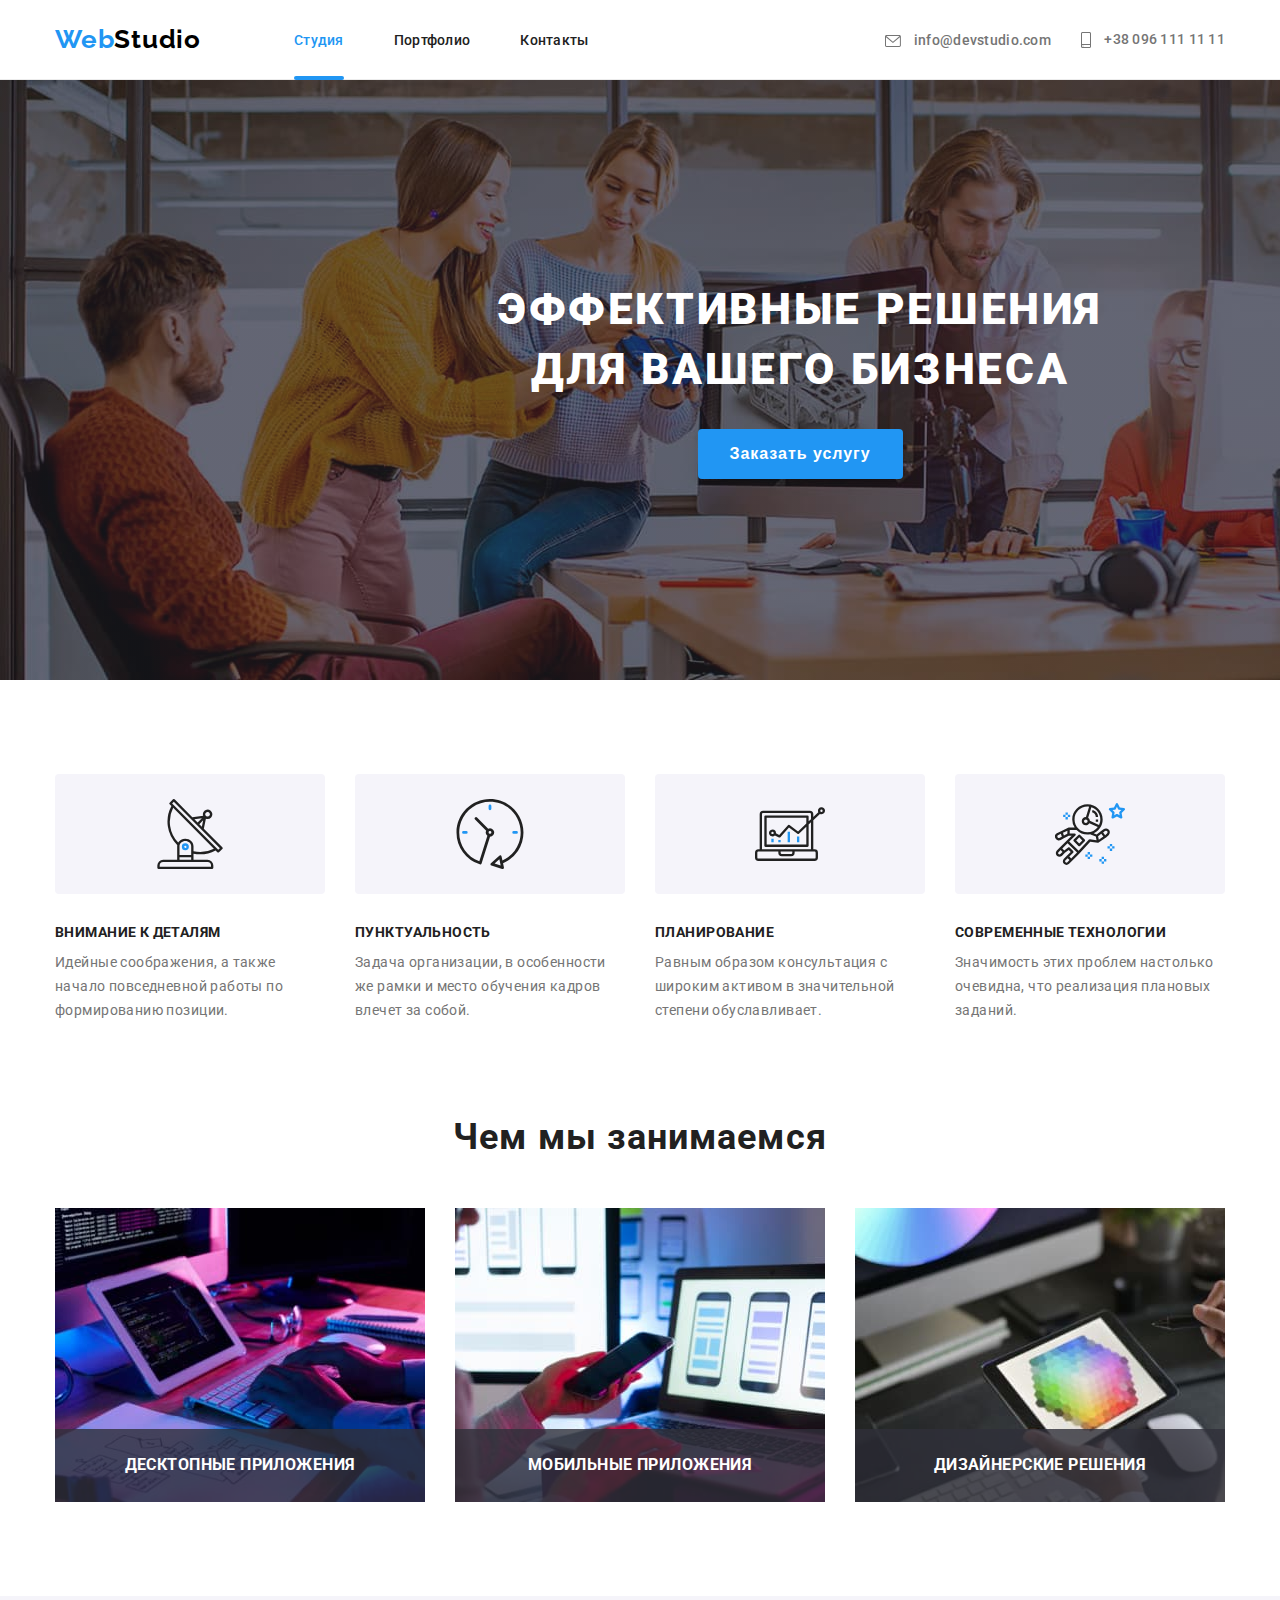
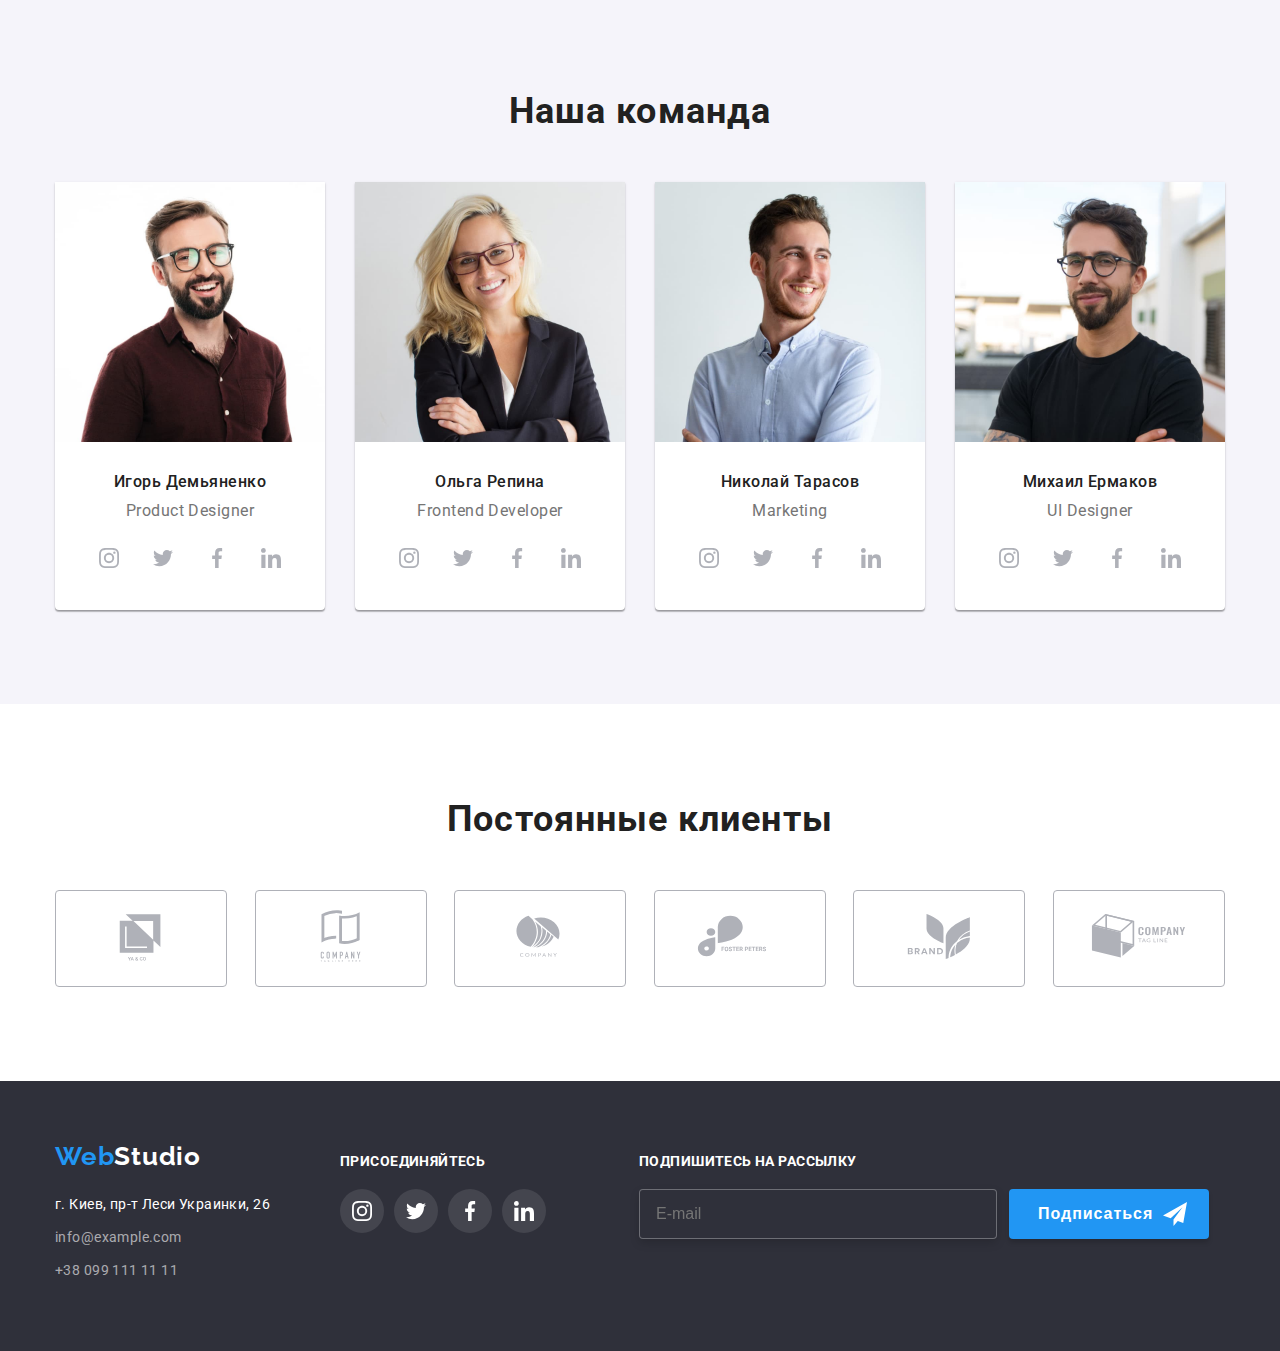
==== commit d8e56083: "edits" ====
--- a/index.html
+++ b/index.html
@@ -14,7 +14,9 @@
       <header class="page-header">
         <div class="container">
           <nav class="page-header__navigation">
-            <a class="logo logo--dark" href="./index.html"><span class="logo--colored">Web</span>Studio</a>
+            <a class="logo logo--dark" href="./index.html"
+              ><span class="logo--colored">Web</span>Studio</a
+            >
             <ul class="page-header__nav-list">
               <li class="page-header__nav-line">
                 <a href="./index.html" class="page-header__nav-link page-header__nav-link--active"
@@ -120,7 +122,7 @@
         </section>
         <section class="speciality section">
           <div class="container">
-            <h2 class="speciality__title">Чем мы занимаемся</h2>
+            <h2 class="section-title">Чем мы занимаемся</h2>
             <ul class="speciality__list">
               <li class="speciality__item">
                 <div class="speciality__thumb">
@@ -145,37 +147,37 @@
         </section>
         <section class="team section">
           <div class="container">
-            <h2 class="team__title visually-hidden">Наша команда</h2>
+            <h2 class="section-title">Наша команда</h2>
             <ul class="team__list">
               <li class="team__item">
                 <img src="./images/ihor.jpg" alt="ihor" width="270" class="team__img" />
                 <div class="team__card">
                   <h3 class="team__title">Игорь Демьяненко</h3>
                   <p class="team__expertise">Product Designer</p>
-                  <ul class="team__socials-list">
-                    <li class="team__socials-item">
-                      <a href="#" class="team__social-link">
+                  <ul class="socials-list">
+                    <li class="socials-item">
+                      <a href="#" class="socials-link team__social-link">
                         <svg width="20" height="20" class="team__social-icon">
                           <use href="./images/icons.svg#icon-instagram-2"></use>
                         </svg>
                       </a>
                     </li>
-                    <li class="team__socials-item">
-                      <a href="#" class="team__social-link">
+                    <li class="socials-item">
+                      <a href="#" class="socials-link team__social-link">
                         <svg width="20" height="20" class="team__social-icon">
                           <use href="./images/icons.svg#icon-twitter-1"></use>
                         </svg>
                       </a>
                     </li>
-                    <li class="team__socials-item">
-                      <a href="#" class="team__social-link">
+                    <li class="socials-item">
+                      <a href="#" class="socials-link team__social-link">
                         <svg width="20" height="20" class="team__social-icon">
                           <use href="./images/icons.svg#icon-facebook-1"></use>
                         </svg>
                       </a>
                     </li>
-                    <li class="team__socials-item">
-                      <a href="#" class="team__social-link">
+                    <li class="socials-item">
+                      <a href="#" class="socials-link team__social-link">
                         <svg width="20" height="20" class="team__social-icon">
                           <use href="./images/icons.svg#icon-linkedin-1"></use>
                         </svg>
@@ -189,30 +191,30 @@
                 <div class="team__card">
                   <h3 class="team__title">Ольга Репина</h3>
                   <p class="team__expertise">Frontend Developer</p>
-                  <ul class="team__socials-list">
-                    <li class="team__socials-item">
-                      <a href="#" class="team__social-link">
+                  <ul class="socials-list">
+                    <li class="socials-item">
+                      <a href="#" class="socials-link team__social-link">
                         <svg width="20" height="20" class="team__social-icon">
                           <use href="./images/icons.svg#icon-instagram-2"></use>
                         </svg>
                       </a>
                     </li>
-                    <li class="team__socials-item">
-                      <a href="#" class="team__social-link">
+                    <li class="socials-item">
+                      <a href="#" class="socials-link team__social-link">
                         <svg width="20" height="20" class="team__social-icon">
                           <use href="./images/icons.svg#icon-twitter-1"></use>
                         </svg>
                       </a>
                     </li>
-                    <li class="team__socials-item">
-                      <a href="#" class="team__social-link">
+                    <li class="socials-item">
+                      <a href="#" class="socials-link team__social-link">
                         <svg width="20" height="20" class="team__social-icon">
                           <use href="./images/icons.svg#icon-facebook-1"></use>
                         </svg>
                       </a>
                     </li>
-                    <li class="team__socials-item">
-                      <a href="#" class="team__social-link">
+                    <li class="socials-item">
+                      <a href="#" class="socials-link team__social-link">
                         <svg width="20" height="20" class="team__social-icon">
                           <use href="./images/icons.svg#icon-linkedin-1"></use>
                         </svg>
@@ -226,30 +228,30 @@
                 <div class="team__card">
                   <h3 class="team__title">Николай Тарасов</h3>
                   <p class="team__expertise">Marketing</p>
-                  <ul class="team__socials-list">
-                    <li class="team__socials-item">
-                      <a href="#" class="team__social-link">
+                  <ul class="socials-list">
+                    <li class="socials-item">
+                      <a href="#" class="socials-link team__social-link">
                         <svg width="20" height="20" class="team__social-icon">
                           <use href="./images/icons.svg#icon-instagram-2"></use>
                         </svg>
                       </a>
                     </li>
-                    <li class="team__socials-item">
-                      <a href="#" class="team__social-link">
+                    <li class="socials-item">
+                      <a href="#" class="socials-link team__social-link">
                         <svg width="20" height="20" class="team__social-icon">
                           <use href="./images/icons.svg#icon-twitter-1"></use>
                         </svg>
                       </a>
                     </li>
-                    <li class="team__socials-item">
-                      <a href="#" class="team__social-link">
+                    <li class="socials-item">
+                      <a href="#" class="socials-link team__social-link">
                         <svg width="20" height="20" class="team__social-icon">
                           <use href="./images/icons.svg#icon-facebook-1"></use>
                         </svg>
                       </a>
                     </li>
-                    <li class="team__socials-item">
-                      <a href="#" class="team__social-link">
+                    <li class="socials-item">
+                      <a href="#" class="socials-link team__social-link">
                         <svg width="20" height="20" class="team__social-icon">
                           <use href="./images/icons.svg#icon-linkedin-1"></use>
                         </svg>
@@ -263,30 +265,30 @@
                 <div class="team__card">
                   <h3 class="team__title">Михаил Ермаков</h3>
                   <p class="team__expertise">UI Designer</p>
-                  <ul class="team__socials-list">
-                    <li class="team__socials-item">
-                      <a href="#" class="team__social-link">
+                  <ul class="socials-list">
+                    <li class="socials-item">
+                      <a href="#" class="socials-link team__social-link">
                         <svg width="20" height="20" class="team__social-icon">
                           <use href="./images/icons.svg#icon-instagram-2"></use>
                         </svg>
                       </a>
                     </li>
-                    <li class="team__socials-item">
-                      <a href="#" class="team__social-link">
+                    <li class="socials-item">
+                      <a href="#" class="socials-link team__social-link">
                         <svg width="20" height="20" class="team__social-icon">
                           <use href="./images/icons.svg#icon-twitter-1"></use>
                         </svg>
                       </a>
                     </li>
-                    <li class="team__socials-item">
-                      <a href="#" class="team__social-link">
+                    <li class="socials-item">
+                      <a href="#" class="socials-link team__social-link">
                         <svg width="20" height="20" class="team__social-icon">
                           <use href="./images/icons.svg#icon-facebook-1"></use>
                         </svg>
                       </a>
                     </li>
-                    <li class="team__socials-item">
-                      <a href="#" class="team__social-link">
+                    <li class="socials-item">
+                      <a href="#" class="socials-link team__social-link">
                         <svg width="20" height="20" class="team__social-icon">
                           <use href="./images/icons.svg#icon-linkedin-1"></use>
                         </svg>
@@ -300,7 +302,7 @@
         </section>
         <section class="section regular-customers">
           <div class="container">
-            <h2 class="regular-customers__title">Постоянные клиенты</h2>
+            <h2 class="section-title">Постоянные клиенты</h2>
             <ul class="regular-customers__list">
               <li class="regular-customers__item">
                 <a href="#" class="regular-customers__link">
@@ -368,9 +370,7 @@
                     >
                   </li>
                   <li class="address__item">
-                    <a class="address__link" href="mailto:info@example.com"
-                      >info@example.com</a
-                    >
+                    <a class="address__link" href="mailto:info@example.com">info@example.com</a>
                   </li>
                   <li class="address__item">
                     <a class="address__link" href="tel:+380991111111">+38 099 111 11 11</a>
@@ -378,32 +378,32 @@
                 </ul>
               </address>
             </div>
-            <div class="social-part">
+            <div class="join">
               <h2 class="join__title">Присоединяйтесь</h2>
-              <ul class="join__list">
-                <li class="join__item">
-                  <a href="#" class="join__link">
+              <ul class="socials-list">
+                <li class="socials-item">
+                  <a href="#" class="join__social-link socials-link">
                     <svg width="20" height="20" class="join__icon">
                       <use href="./images/icons.svg#icon-instagram-2"></use>
                     </svg>
                   </a>
                 </li>
-                <li class="join__item">
-                  <a href="#" class="join__link">
+                <li class="socials-item">
+                  <a href="#" class="join__social-link socials-link">
                     <svg width="20" height="20" class="join__icon">
                       <use href="./images/icons.svg#icon-twitter-1"></use>
                     </svg>
                   </a>
                 </li>
-                <li class="join__item">
-                  <a href="#" class="join__link">
+                <li class="socials-item">
+                  <a href="#" class="join__social-link socials-link">
                     <svg width="20" height="20" class="join__icon">
                       <use href="./images/icons.svg#icon-facebook-1"></use>
                     </svg>
                   </a>
                 </li>
-                <li class="join__item">
-                  <a href="#" class="join__link">
+                <li class="socials-item">
+                  <a href="#" class="join__social-link socials-link">
                     <svg width="20" height="20" class="join__icon">
                       <use href="./images/icons.svg#icon-linkedin-1"></use>
                     </svg>
@@ -412,7 +412,7 @@
               </ul>
             </div>
             <div class="form-part">
-              <h2 class="form__title">Подпишитесь на рассылку</h2>
+              <h2 class="form-part__title">Подпишитесь на рассылку</h2>
               <form class="form">
                 <input class="form__mail-input" type="email" placeholder="E-mail" name="email" />
                 <button type="submit" class="form__subscribe-btn">
@@ -466,7 +466,11 @@
               </label>
               <label class="modal__label">
                 <span class="modal__title">Комментарий</span>
-                <textarea class="modal__textarea" name="comment" placeholder="Введите текст"></textarea>
+                <textarea
+                  class="modal__textarea"
+                  name="comment"
+                  placeholder="Введите текст"
+                ></textarea>
               </label>
             </div>
             <label class="modal__checkbox-label">
@@ -476,7 +480,7 @@
                   <use href="./images/icons.svg#icon-Vector"></use>
                 </svg>
               </span>
-              Соглашаюсь с рассылкой и принимаю 
+              Соглашаюсь с рассылкой и принимаю
               <a href="" class="modal__checkbox-link">Условия договора</a>
             </label>
             <button class="modal__button" type="submit">Отправить</button>
--- a/css/styles.css
+++ b/css/styles.css
@@ -229,7 +229,7 @@
 }
 
 /* speciality */
-.speciality__title {
+.section-title {
   font-weight: 700;
   font-size: 36px;
   line-height: calc(42 / 36);
@@ -264,15 +264,6 @@
   padding-top: 0;
 }
 /* team */
-.team__title {
-  font-weight: 700;
-  font-size: 36px;
-  line-height: calc(42 / 36);
-  text-align: center;
-  letter-spacing: 0.03em;
-  color: var(--title-text-color);
-  margin-bottom: 50px;
-}
 .team {
   background-color: var(--team-bckg);
 }
@@ -305,12 +296,13 @@
   letter-spacing: 0.03em;
   margin-bottom: 16px;
 }
-.team__socials-list {
+.socials-list {
   display: flex;
   flex-direction: row;
   justify-content: center;
 }
-.team__social-link {
+
+.socials-link {
   width: 44px;
   height: 44px;
   display: block;
@@ -319,36 +311,30 @@
   align-items: center;
   outline: transparent;
   border-radius: 50%;
+  transition: background-color 250ms cubic-bezier(0.4, 0, 0.2, 1);
+}
+.socials-item:not(:last-child) {
+  margin-right: 10px;
+}
+
+.socials-link:hover,
+.socials-link:focus {
+  background-color: var(--accent);
+}
+.team__social-link {
   background-color: var(--white);
-  transition: background-color 250ms cubic-bezier(0.4, 0, 0.2, 1);
-}
-.team__socials-item:not(:last-child) {
-  margin-right: 10px;
-}
-.team__social-link:hover,
-.team__social-link:focus {
-  background-color: var(--accent);
 }
 .team__social-icon {
   fill: var(--social);
   transition: fill 250ms cubic-bezier(0.4, 0, 0.2, 1);
 }
 .team__social-link:hover .team__social-icon,
-.steam__ocial-link:focus .team__social-icon {
+.team__social-link:focus .team__social-icon {
   fill: var(--white);
 }
 /* regular-customers */
 .regular-customers {
   background-color: var(--white);
-}
-.regular-customers__title {
-  font-weight: 700;
-  font-size: 36px;
-  line-height: calc(42 / 36);
-  text-align: center;
-  letter-spacing: 0.03em;
-  color: var(--title-text-color);
-  margin-bottom: 50px;
 }
 .regular-customers__list {
   display: flex;
@@ -406,7 +392,7 @@
 .address-part {
   margin-right: 70px;
 }
-.social-part {
+.join {
   padding-top: 12px;
   margin-right: 93px;
 }
@@ -419,41 +405,16 @@
   color: var(--white);
   margin-bottom: 20px;
 }
-.join__list {
-  display: flex;
-  flex-direction: row;
-  justify-content: center;
-  padding-bottom: 30px;
-}
-
-.join__link {
-  width: 44px;
-  height: 44px;
-  display: block;
-  display: flex;
-  justify-content: center;
-  align-items: center;
-  outline: transparent;
-  border-radius: 50%;
+.join__social-link {
   background-color: rgba(255, 255, 255, 0.1);
-  transition: background-color 250ms cubic-bezier(0.4, 0, 0.2, 1);
-}
-
-.join__item:not(:last-child) {
-  margin-right: 10px;
 }
 .join__icon {
   fill: var(--white);
 }
-.join__link:hover,
-.join__link:focus {
-  background-color: var(--accent);
-}
 .form-part {
   padding-top: 12px;
 }
-
-.form__title {
+.form-part__title {
   font-weight: 700;
   font-size: 14px;
   line-height: calc(16 / 14);
@@ -505,7 +466,7 @@
   fill: var(--white);
 }
 /* buttons */
-.buttons__list {
+.buttons {
   display: flex;
   justify-content: center;
   margin-bottom: 50px;
@@ -544,7 +505,7 @@
   color: var(--white);
 }
 /* projects */
-.projects__list {
+.projects {
   display: flex;
   flex-wrap: wrap;
   justify-content: space-between;
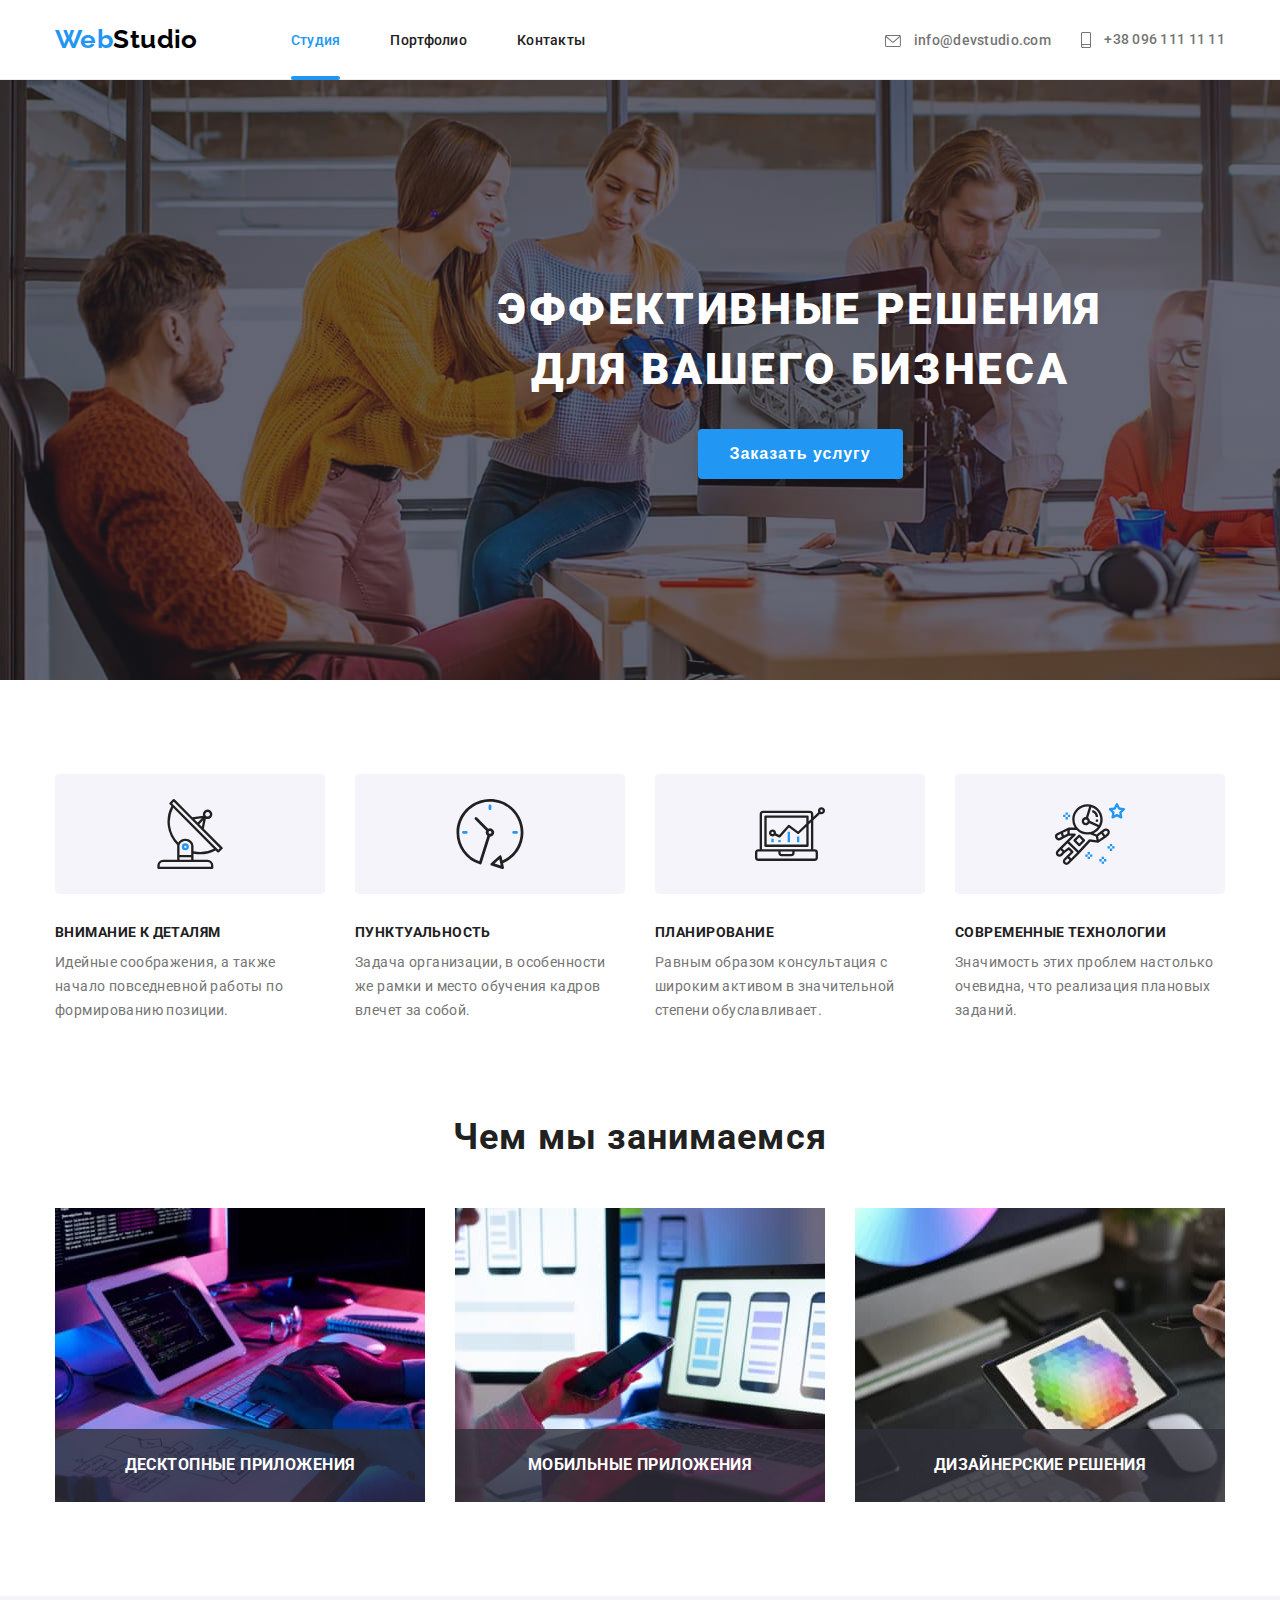
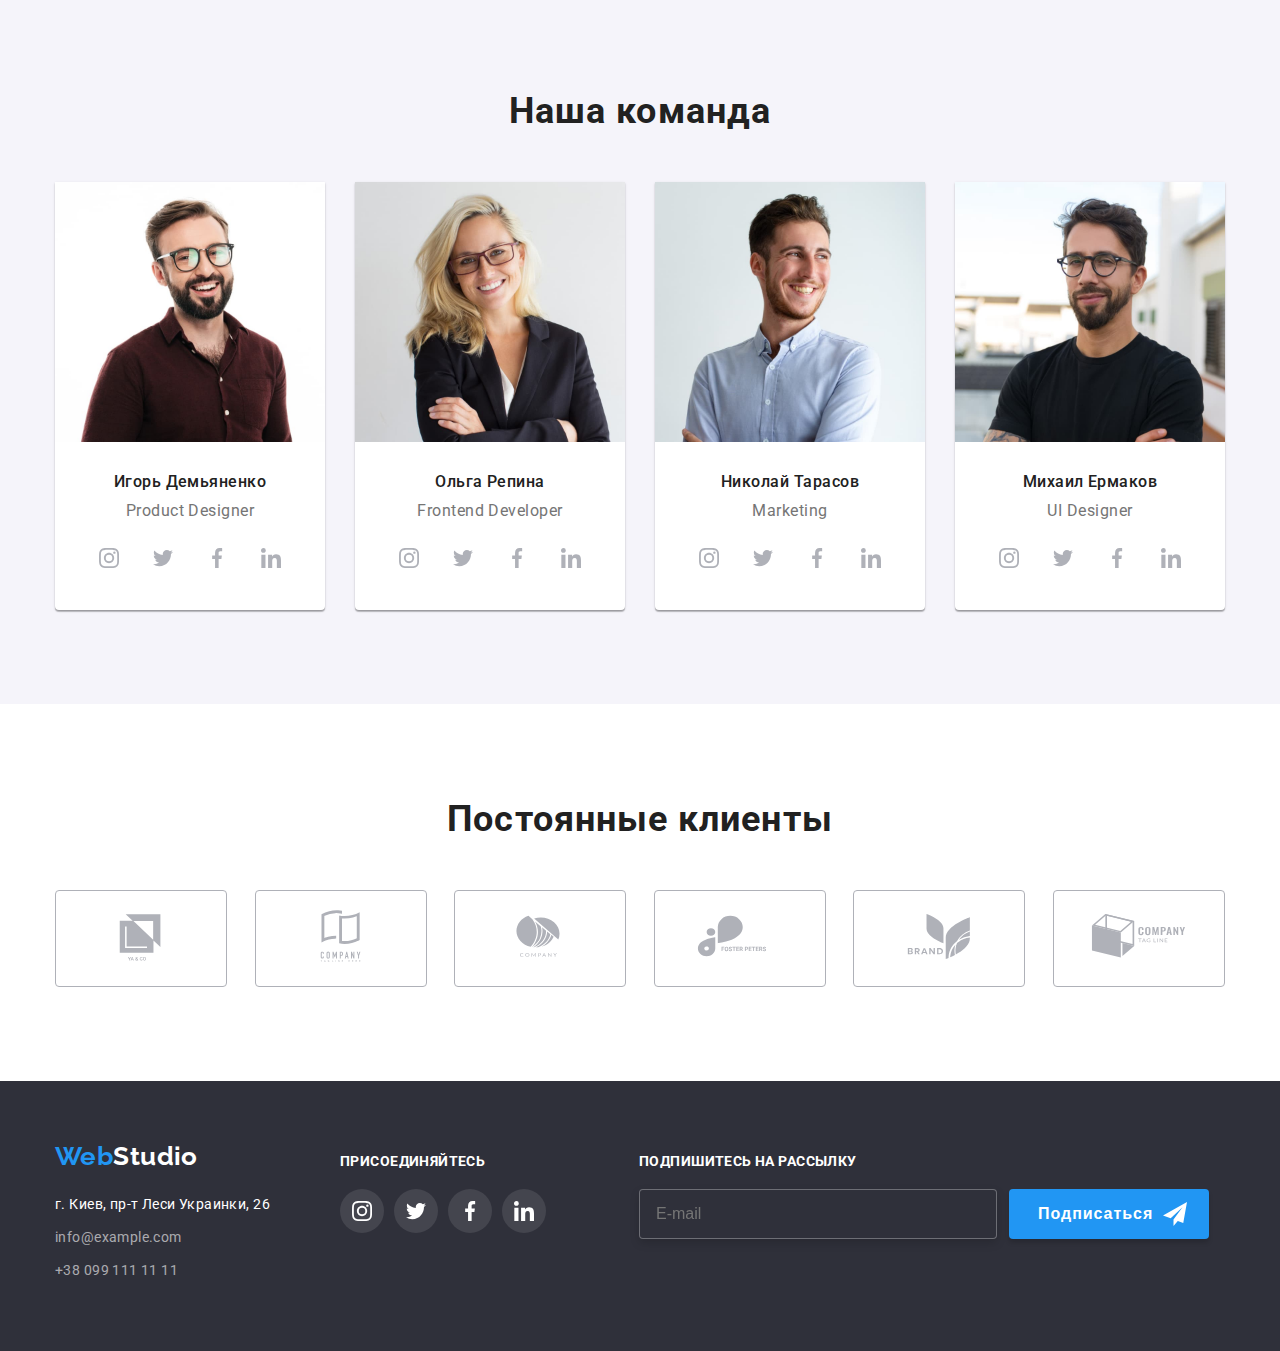
==== commit 81484e37: "SASS" ====
--- a/index.html
+++ b/index.html
@@ -6,8 +6,7 @@
     <meta name="viewport" content="width=device-width, initial-scale=1.0" />
     <title>WebStudio</title>
     <link rel="stylesheet" href="node_modules/modern-normalize/modern-normalize.css" />
-    <link rel="stylesheet" href="./css/null.css" />
-    <link rel="stylesheet" href="./css/styles.css" />
+    <link rel="stylesheet" href="./css/main.min.css" />
   </head>
   <body>
     <div class="wrapper">
@@ -155,29 +154,29 @@
                   <h3 class="team__title">Игорь Демьяненко</h3>
                   <p class="team__expertise">Product Designer</p>
                   <ul class="socials-list">
-                    <li class="socials-item">
-                      <a href="#" class="socials-link team__social-link">
+                    <li class="socials-list__item">
+                      <a href="#" class="socials-list__link team__social-link">
                         <svg width="20" height="20" class="team__social-icon">
                           <use href="./images/icons.svg#icon-instagram-2"></use>
                         </svg>
                       </a>
                     </li>
-                    <li class="socials-item">
-                      <a href="#" class="socials-link team__social-link">
+                    <li class="socials-list__item">
+                      <a href="#" class="socials-list__link team__social-link">
                         <svg width="20" height="20" class="team__social-icon">
                           <use href="./images/icons.svg#icon-twitter-1"></use>
                         </svg>
                       </a>
                     </li>
-                    <li class="socials-item">
-                      <a href="#" class="socials-link team__social-link">
+                    <li class="socials-list__item">
+                      <a href="#" class="socials-list__link team__social-link">
                         <svg width="20" height="20" class="team__social-icon">
                           <use href="./images/icons.svg#icon-facebook-1"></use>
                         </svg>
                       </a>
                     </li>
-                    <li class="socials-item">
-                      <a href="#" class="socials-link team__social-link">
+                    <li class="socials-list__item">
+                      <a href="#" class="socials-list__link team__social-link">
                         <svg width="20" height="20" class="team__social-icon">
                           <use href="./images/icons.svg#icon-linkedin-1"></use>
                         </svg>
@@ -192,29 +191,29 @@
                   <h3 class="team__title">Ольга Репина</h3>
                   <p class="team__expertise">Frontend Developer</p>
                   <ul class="socials-list">
-                    <li class="socials-item">
-                      <a href="#" class="socials-link team__social-link">
+                    <li class="socials-list__item">
+                      <a href="#" class="socials-list__link team__social-link">
                         <svg width="20" height="20" class="team__social-icon">
                           <use href="./images/icons.svg#icon-instagram-2"></use>
                         </svg>
                       </a>
                     </li>
-                    <li class="socials-item">
-                      <a href="#" class="socials-link team__social-link">
+                    <li class="socials-list__item">
+                      <a href="#" class="socials-list__link team__social-link">
                         <svg width="20" height="20" class="team__social-icon">
                           <use href="./images/icons.svg#icon-twitter-1"></use>
                         </svg>
                       </a>
                     </li>
-                    <li class="socials-item">
-                      <a href="#" class="socials-link team__social-link">
+                    <li class="socials-list__item">
+                      <a href="#" class="socials-list__link team__social-link">
                         <svg width="20" height="20" class="team__social-icon">
                           <use href="./images/icons.svg#icon-facebook-1"></use>
                         </svg>
                       </a>
                     </li>
-                    <li class="socials-item">
-                      <a href="#" class="socials-link team__social-link">
+                    <li class="socials-list__item">
+                      <a href="#" class="socials-list__link team__social-link">
                         <svg width="20" height="20" class="team__social-icon">
                           <use href="./images/icons.svg#icon-linkedin-1"></use>
                         </svg>
@@ -229,29 +228,29 @@
                   <h3 class="team__title">Николай Тарасов</h3>
                   <p class="team__expertise">Marketing</p>
                   <ul class="socials-list">
-                    <li class="socials-item">
-                      <a href="#" class="socials-link team__social-link">
+                    <li class="socials-list__item">
+                      <a href="#" class="socials-list__link team__social-link">
                         <svg width="20" height="20" class="team__social-icon">
                           <use href="./images/icons.svg#icon-instagram-2"></use>
                         </svg>
                       </a>
                     </li>
-                    <li class="socials-item">
-                      <a href="#" class="socials-link team__social-link">
+                    <li class="socials-list__item">
+                      <a href="#" class="socials-list__link team__social-link">
                         <svg width="20" height="20" class="team__social-icon">
                           <use href="./images/icons.svg#icon-twitter-1"></use>
                         </svg>
                       </a>
                     </li>
-                    <li class="socials-item">
-                      <a href="#" class="socials-link team__social-link">
+                    <li class="socials-list__item">
+                      <a href="#" class="socials-list__link team__social-link">
                         <svg width="20" height="20" class="team__social-icon">
                           <use href="./images/icons.svg#icon-facebook-1"></use>
                         </svg>
                       </a>
                     </li>
-                    <li class="socials-item">
-                      <a href="#" class="socials-link team__social-link">
+                    <li class="socials-list__item">
+                      <a href="#" class="socials-list__link team__social-link">
                         <svg width="20" height="20" class="team__social-icon">
                           <use href="./images/icons.svg#icon-linkedin-1"></use>
                         </svg>
@@ -266,29 +265,29 @@
                   <h3 class="team__title">Михаил Ермаков</h3>
                   <p class="team__expertise">UI Designer</p>
                   <ul class="socials-list">
-                    <li class="socials-item">
-                      <a href="#" class="socials-link team__social-link">
+                    <li class="socials-list__item">
+                      <a href="#" class="socials-list__link team__social-link">
                         <svg width="20" height="20" class="team__social-icon">
                           <use href="./images/icons.svg#icon-instagram-2"></use>
                         </svg>
                       </a>
                     </li>
-                    <li class="socials-item">
-                      <a href="#" class="socials-link team__social-link">
+                    <li class="socials-list__item">
+                      <a href="#" class="socials-list__link team__social-link">
                         <svg width="20" height="20" class="team__social-icon">
                           <use href="./images/icons.svg#icon-twitter-1"></use>
                         </svg>
                       </a>
                     </li>
-                    <li class="socials-item">
-                      <a href="#" class="socials-link team__social-link">
+                    <li class="socials-list__item">
+                      <a href="#" class="socials-list__link team__social-link">
                         <svg width="20" height="20" class="team__social-icon">
                           <use href="./images/icons.svg#icon-facebook-1"></use>
                         </svg>
                       </a>
                     </li>
-                    <li class="socials-item">
-                      <a href="#" class="socials-link team__social-link">
+                    <li class="socials-list__item">
+                      <a href="#" class="socials-list__link team__social-link">
                         <svg width="20" height="20" class="team__social-icon">
                           <use href="./images/icons.svg#icon-linkedin-1"></use>
                         </svg>
@@ -381,29 +380,29 @@
             <div class="join">
               <h2 class="join__title">Присоединяйтесь</h2>
               <ul class="socials-list">
-                <li class="socials-item">
-                  <a href="#" class="join__social-link socials-link">
+                <li class="socials-list__item">
+                  <a href="#" class="join__social-link socials-list__link">
                     <svg width="20" height="20" class="join__icon">
                       <use href="./images/icons.svg#icon-instagram-2"></use>
                     </svg>
                   </a>
                 </li>
-                <li class="socials-item">
-                  <a href="#" class="join__social-link socials-link">
+                <li class="socials-list__item">
+                  <a href="#" class="join__social-link socials-list__link">
                     <svg width="20" height="20" class="join__icon">
                       <use href="./images/icons.svg#icon-twitter-1"></use>
                     </svg>
                   </a>
                 </li>
-                <li class="socials-item">
-                  <a href="#" class="join__social-link socials-link">
+                <li class="socials-list__item">
+                  <a href="#" class="join__social-link socials-list__link">
                     <svg width="20" height="20" class="join__icon">
                       <use href="./images/icons.svg#icon-facebook-1"></use>
                     </svg>
                   </a>
                 </li>
-                <li class="socials-item">
-                  <a href="#" class="join__social-link socials-link">
+                <li class="socials-list__item">
+                  <a href="#" class="join__social-link socials-list__link">
                     <svg width="20" height="20" class="join__icon">
                       <use href="./images/icons.svg#icon-linkedin-1"></use>
                     </svg>
--- a/css/main.min.css
+++ b/css/main.min.css
@@ -0,0 +1 @@
+@import"https://fonts.googleapis.com/css2?family=Raleway:wght@700&family=Roboto:wght@400;500;700;900&display=swap";.visually-hidden{position:absolute;width:1px;height:1px;margin:-1px;border:0;padding:0;white-space:nowrap;-webkit-clip-path:inset(100%);clip-path:inset(100%);clip:rect(0 0 0 0);overflow:hidden}html{box-sizing:border-box}*,*::after,*::before{box-sizing:inherit;margin:0;padding:0;border:0}ul{list-style:none;padding-left:0;margin:0}a{text-decoration:none;color:inherit}img{display:block;max-width:100%;height:auto}address{font-style:normal}.wrapper{min-height:100%;overflow:hidden}body{font-family:"Roboto",sans-serif;color:#757575;letter-spacing:.03em;background-color:#fff;font-size:14px}.container{max-width:1200px;width:100%;margin:0 auto;padding-left:15px;padding-right:15px}.section{padding-top:94px;padding-bottom:94px}.section-title{font-weight:700;font-size:36px;line-height:1.1666666667;text-align:center;letter-spacing:.03em;color:#212121;margin-bottom:50px}.socials-list{display:flex;flex-direction:row;justify-content:center}.socials-list .socials-list__link{width:44px;height:44px;display:block;display:flex;justify-content:center;align-items:center;outline:rgba(0,0,0,0);border-radius:50%;transition:background-color 250ms cubic-bezier(0.4, 0, 0.2, 1)}.socials-list .socials-list__item:not(:last-child){margin-right:10px}.socials-list .socials-list__link:hover,.socials-list .socials-list__link:focus{background-color:#2196f3}.logo{font-family:"Raleway";font-weight:700;font-size:26px;line-height:1.1923076923;display:inline-block}.logo--colored{color:#2196f3}.logo--dark{color:#000;margin-right:93px}.logo--light{color:#fff;margin-bottom:20px}.page-header{height:80px;padding:24px 0 25px 0;border-bottom:1px solid #ececec}.page-header__navigation{display:flex;align-items:center}.page-header__nav-list{display:flex}.contacts{display:flex;margin-left:auto}.page-header__nav-link,.contacts__link{font-weight:500;font-size:14px;line-height:1.1428571429;letter-spacing:.02em;transition:color 250ms cubic-bezier(0.4, 0, 0.2, 1)}.page-header__nav-line:not(:last-child){margin-right:50px}.contacts__item:not(:last-child){margin-right:30px}.page-header__nav-link{color:#212121;padding:24px 0 32px 0}.page-header__nav-link:hover,.page-header__nav-link:focus{color:#2196f3}.page-header__nav-link--active{position:relative;color:#2196f3}.page-header__nav-link--active::after{content:"";position:absolute;left:0;bottom:0;display:block;width:100%;height:4px;background-color:#2196f3;border-radius:2px}.contacts__link{color:#757575;vertical-align:middle;display:inline-block}.contacts__link:hover,.contacts__link:focus{color:#2196f3}.contacts__icon{vertical-align:middle;margin-right:10px;display:inline-block;fill:currentColor;transition:fill 250ms cubic-bezier(0.4, 0, 0.2, 1)}.contacts__link:hover .contacts__icon,.contacts__link:focus .contacts__icon{fill:#2196f3}.hero{background-color:#2f303a;padding:199px 0 201px 0;margin:0 auto;text-align:center;max-width:1600рх;width:1600px;height:600px;background-image:linear-gradient(to right, rgba(47, 48, 58, 0.4), rgba(47, 48, 58, 0.4)),url(../images/banner.jpg);background-size:contain;background-repeat:no-repeat;background-position:center}.hero__title{color:#fff;font-weight:900;font-size:44px;line-height:1.3636363636;width:696px;margin:0 auto;text-align:center;letter-spacing:.06em;text-transform:uppercase}.hero__button{position:relative;text-align:center;letter-spacing:.06em;color:#fff;font-weight:700;font-size:16px;line-height:1.875;box-shadow:0px 4px 4px rgba(0,0,0,.15);border-radius:4px;background-color:#2196f3;padding:10px 32px;margin-top:30px;cursor:pointer}.hero__button::after{content:"";position:absolute;left:32px;bottom:10px;display:block;width:70%;height:2px;border-radius:50%;transform:scaleX(0);background-color:#fff;transition:transform 250ms cubic-bezier(0.4, 0, 0.2, 1)}.hero__button:hover::after,.hero__button:focus::after{transform:scaleX(1)}.features__list{display:flex;justify-content:space-between}.features__item{width:270px}.features__title{font-weight:700;font-size:14px;line-height:1.1428571429;text-transform:uppercase;color:#212121;margin-bottom:10px}.features__text{font-size:14px;line-height:1.7142857143;letter-spacing:.03em}.features__icon{display:flex;justify-content:center;align-items:center;width:270px;height:120px;background:#f5f4fa;border-radius:4px;margin-bottom:30px}.speciality{padding-top:0}.speciality__list{display:flex;justify-content:space-between}.speciality__thumb{position:relative}.speciality__text{position:absolute;bottom:0;width:100%;display:inline-block;padding:27px 0px;text-align:center;text-transform:uppercase;background-color:rgba(47,48,58,.8);color:#fff;font-weight:700;line-height:1.1428571429}.team{background-color:#f5f4fa}.team__list{display:flex;justify-content:space-between}.team__item{box-shadow:0px 1px 3px rgba(0,0,0,.12),0px 1px 1px rgba(0,0,0,.14),0px 2px 1px rgba(0,0,0,.2);border-radius:0px 0px 4px 4px;background-color:#fff;text-align:center}.team__card{padding-top:30px;padding-bottom:30px}.team__title{font-weight:500;font-size:16px;line-height:1.1875;letter-spacing:.03em;color:#212121;margin:0 0 10px 0}.team__expertise{font-size:16px;line-height:1.1875;letter-spacing:.03em;margin-bottom:16px}.team__social-link{background-color:#fff}.team__social-icon{fill:#afb1b8;transition:fill 250ms cubic-bezier(0.4, 0, 0.2, 1)}.team__social-link:hover .team__social-icon,.team__social-link:focus .team__social-icon{fill:#fff}.regular-customers{background-color:#fff}.regular-customers__list{display:flex;flex-direction:row;justify-content:space-between}.regular-customers__link{display:inline-block;padding:16px 32px;border:1px solid #afb1b8;border-radius:4px;outline:rgba(0,0,0,0);border-color:#afb1b8;transition:border-color 250ms cubic-bezier(0.4, 0, 0.2, 1)}.regular-customers__link:hover,.regular-customers__link:focus{border-color:#2196f3}.regular-customers__icon{fill:#afb1b8;transition:fill 250ms cubic-bezier(0.4, 0, 0.2, 1)}.regular-customers__link:hover .regular-customers__icon,.regular-customers__link:focus .regular-customers__icon{fill:#2196f3}.footer{background-color:#2f303a;padding:60px 0}.address{font-style:normal}.address__item{margin-bottom:9px}.address__map{color:#fff;font-size:14px;line-height:1.7142857143;letter-spacing:.03em}.address__link{color:rgba(255,255,255,.6);font-size:14px;line-height:1.7142857143;letter-spacing:.03em;transition:color 250ms cubic-bezier(0.4, 0, 0.2, 1)}.address__link:hover,.address__link:focus{color:#2196f3}.bottom-part{display:flex;flex-direction:row}.address-part{margin-right:70px}.join{padding-top:12px;margin-right:93px}.join__title{font-weight:700;font-size:14px;line-height:1.1428571429;letter-spacing:.03em;text-transform:uppercase;color:#fff;margin-bottom:20px}.join__social-link{background-color:rgba(255,255,255,.1)}.join__icon{fill:#fff}.form-part{padding-top:12px}.form-part__title{font-weight:700;font-size:14px;line-height:1.1428571429;letter-spacing:.03em;text-transform:uppercase;color:#fff;margin-bottom:20px}.form{display:flex}.form__mail-input{width:358px;display:block;background-color:#2f303a;border:1px solid rgba(255,255,255,.3);filter:drop-shadow(0px 4px 4px rgba(0, 0, 0, 0.15));border-radius:4px;padding:15px 16px 15px 16px;color:rgba(255,255,255,.6);font-size:16px;margin-right:12px;outline:rgba(0,0,0,0);transition:border 250ms cubic-bezier(0.4, 0, 0.2, 1)}.form__mail-input:focus{border:1px solid #2196f3}.form__subscribe-btn{display:flex;align-items:center;min-width:200px;box-shadow:0px 4px 4px rgba(0,0,0,.15);border-radius:4px;background-color:#2196f3;cursor:pointer}.form__button-title{display:inline-block;padding:10px 10px 10px 29px;color:#fff;font-weight:700;font-size:16px;line-height:1.875;text-align:center;letter-spacing:.06em}.form__btn-icon{fill:#fff}.buttons{display:flex;justify-content:center;margin-bottom:50px}.buttons__button{font-weight:500;font-size:16px;line-height:1.625;text-align:center;letter-spacing:.03em;padding:6px 22px;color:#212121;border-radius:4px;background-color:#f5f4fa;cursor:pointer;font-family:inherit;box-shadow:none;outline:rgba(0,0,0,0);transition:box-shadow 250ms cubic-bezier(0.4, 0, 0.2, 1),background-color 250ms cubic-bezier(0.4, 0, 0.2, 1),color 250ms cubic-bezier(0.4, 0, 0.2, 1)}.buttons__button:hover,.buttons__button:focus{box-shadow:0px 3px 1px rgba(0,0,0,.1),0px 1px 2px rgba(0,0,0,.08),0px 2px 2px rgba(0,0,0,.12);background-color:#2196f3;color:#fff}.buttons__button--active{box-shadow:0px 3px 1px rgba(0,0,0,.1),0px 1px 2px rgba(0,0,0,.08),0px 2px 2px rgba(0,0,0,.12);background-color:#2196f3;color:#fff}.buttons__item:not(:last-child){margin-right:8px}.projects{display:flex;flex-wrap:wrap;justify-content:space-between}.projects__item{margin-right:30px;margin-bottom:30px}.projects__item:nth-child(3n){margin-right:0}.projects__item:nth-last-child(-n+3){margin-bottom:0}.projects__text{padding:20px 24px;border:1px solid #f5f4fa;border-top:0}.projects__title{font-weight:700;font-size:18px;line-height:2;letter-spacing:.06em;color:#212121;margin-bottom:4px}.projects__type{font-size:16px;line-height:1.875;letter-spacing:.03em}.projects__thumb{position:relative;overflow:hidden}.projects__link{display:block;outline:rgba(0,0,0,0);transition:box-shadow 250ms cubic-bezier(0.4, 0, 0.2, 1)}.projects__link:hover,.projects__link:focus{box-shadow:0px 1px 1px rgba(0,0,0,.12),0px 4px 4px rgba(0,0,0,.06),1px 4px 6px rgba(0,0,0,.16)}.projects__overlay{position:absolute;top:0;left:0;width:100%;height:100%;padding:63px 24px;font-size:18px;line-height:1.5555555556;background-color:rgba(33,150,243,.9);color:#fff;transform:translateY(100%);transition:transform 250ms cubic-bezier(0.4, 0, 0.2, 1)}.projects__link:hover .projects__overlay,.projects__link:focus .projects__overlay{transform:translateY(0%)}.backdrop{position:fixed;top:0;left:0;width:100%;height:100%;opacity:1;background-color:rgba(0,0,0,.2);transition:opacity 250ms cubic-bezier(0.4, 0, 0.2, 1)}.backdrop.is-hidden{opacity:0;pointer-events:none}.modal{position:absolute;top:50%;left:50%;transform:translate(-50%, -50%) scale(1);width:528px;height:581px;background-color:#fff;box-shadow:0px 1px 3px rgba(0,0,0,.12),0px 1px 1px rgba(0,0,0,.14),0px 2px 1px rgba(0,0,0,.2);border-radius:4px;transition:transform 250ms cubic-bezier(0.4, 0, 0.2, 1)}.backdrop.is-hidden .modal{transform:translate(-50%, -50%) scale(1.3)}.modal__close-btn{position:absolute;top:8px;right:8px;display:flex;justify-content:center;align-items:center;width:30px;height:30px;border:1px solid rgba(0,0,0,.1);border-radius:50%;background-color:#fff;cursor:pointer}.modal__close-btn-icon{fill:#000;transition:fill 250ms cubic-bezier(0.4, 0, 0.2, 1)}.modal__close-btn:hover .modal__close-btn-icon{fill:#2196f3}.modal__heading{padding-top:40px;text-align:center;margin-bottom:12px;font-weight:700;font-size:20px;line-height:1.15;color:#212121}.modal__form{display:flex;flex-direction:column;justify-content:center;align-items:center}.modal__fieldset{width:448px;margin-bottom:20px}.modal__label{display:flex;flex-direction:column;margin-bottom:10px}.modal__label:last-child{margin-bottom:0}.modal__title{margin-bottom:4px;font-size:12px;line-height:1.1666666667;letter-spacing:.01em;color:#757575}.modal__input{width:100%;border:1px solid rgba(33,33,33,.2);border-radius:4px;font-family:inherit;font-size:inherit;padding:12px 12px 12px 42px;cursor:pointer;outline:rgba(0,0,0,0);transition:border 250ms cubic-bezier(0.4, 0, 0.2, 1)}.modal__input:focus{border:1px solid #2196f3}.modal__textarea{display:block;height:120px;border:1px solid rgba(33,33,33,.2);border-radius:4px;resize:none;padding:12px 16px;font-size:inherit;font-family:inherit;outline:rgba(0,0,0,0);transition:border 250ms cubic-bezier(0.4, 0, 0.2, 1)}.modal__textarea::-moz-placeholder{font-family:inherit;color:rgba(117,117,117,.5)}.modal__textarea:-ms-input-placeholder{font-family:inherit;color:rgba(117,117,117,.5)}.modal__textarea::placeholder{font-family:inherit;color:rgba(117,117,117,.5)}.modal__textarea:focus{border:1px solid #2196f3}.modal__checkbox-label{margin-bottom:30px}.modal__checkbox-link{color:#2196f3;text-decoration:underline}.modal__checkbox-link:hover{text-decoration:none}.modal__button{width:200px;padding:10px 0;background-color:#2196f3;color:#fff;font-weight:700;font-size:16px;line-height:1.875;border-radius:4px;cursor:pointer;transition:box-shadow 250ms cubic-bezier(0.4, 0, 0.2, 1)}.modal__button:hover{box-shadow:0px 4px 4px rgba(0,0,0,.15);cursor:pointer}.field-container{position:relative}.modal__icon{position:absolute;top:50%;left:12px;transform:translateY(-50%);fill:#212121;transition:fill 250ms cubic-bezier(0.4, 0, 0.2, 1)}.modal__input:focus+.modal__icon{fill:#2196f3}.modal__checkbox{position:absolute;-webkit-appearance:none;-moz-appearance:none;appearance:none}.modal__checkbox-label{display:flex;justify-content:center;align-content:center;align-items:center;vertical-align:middle}.modal__checkbox-icon{display:flex;justify-content:center;align-items:center;width:16px;height:15px;border:2px solid #212121;margin-right:7px;border-radius:2px;transition:background-color 250ms cubic-bezier(0.4, 0, 0.2, 1),border 250ms cubic-bezier(0.4, 0, 0.2, 1)}.modal__checkbox:checked+.modal__checkbox-icon{background-color:#2196f3;border-color:rgba(0,0,0,0)}/*# sourceMappingURL=main.min.css.map */